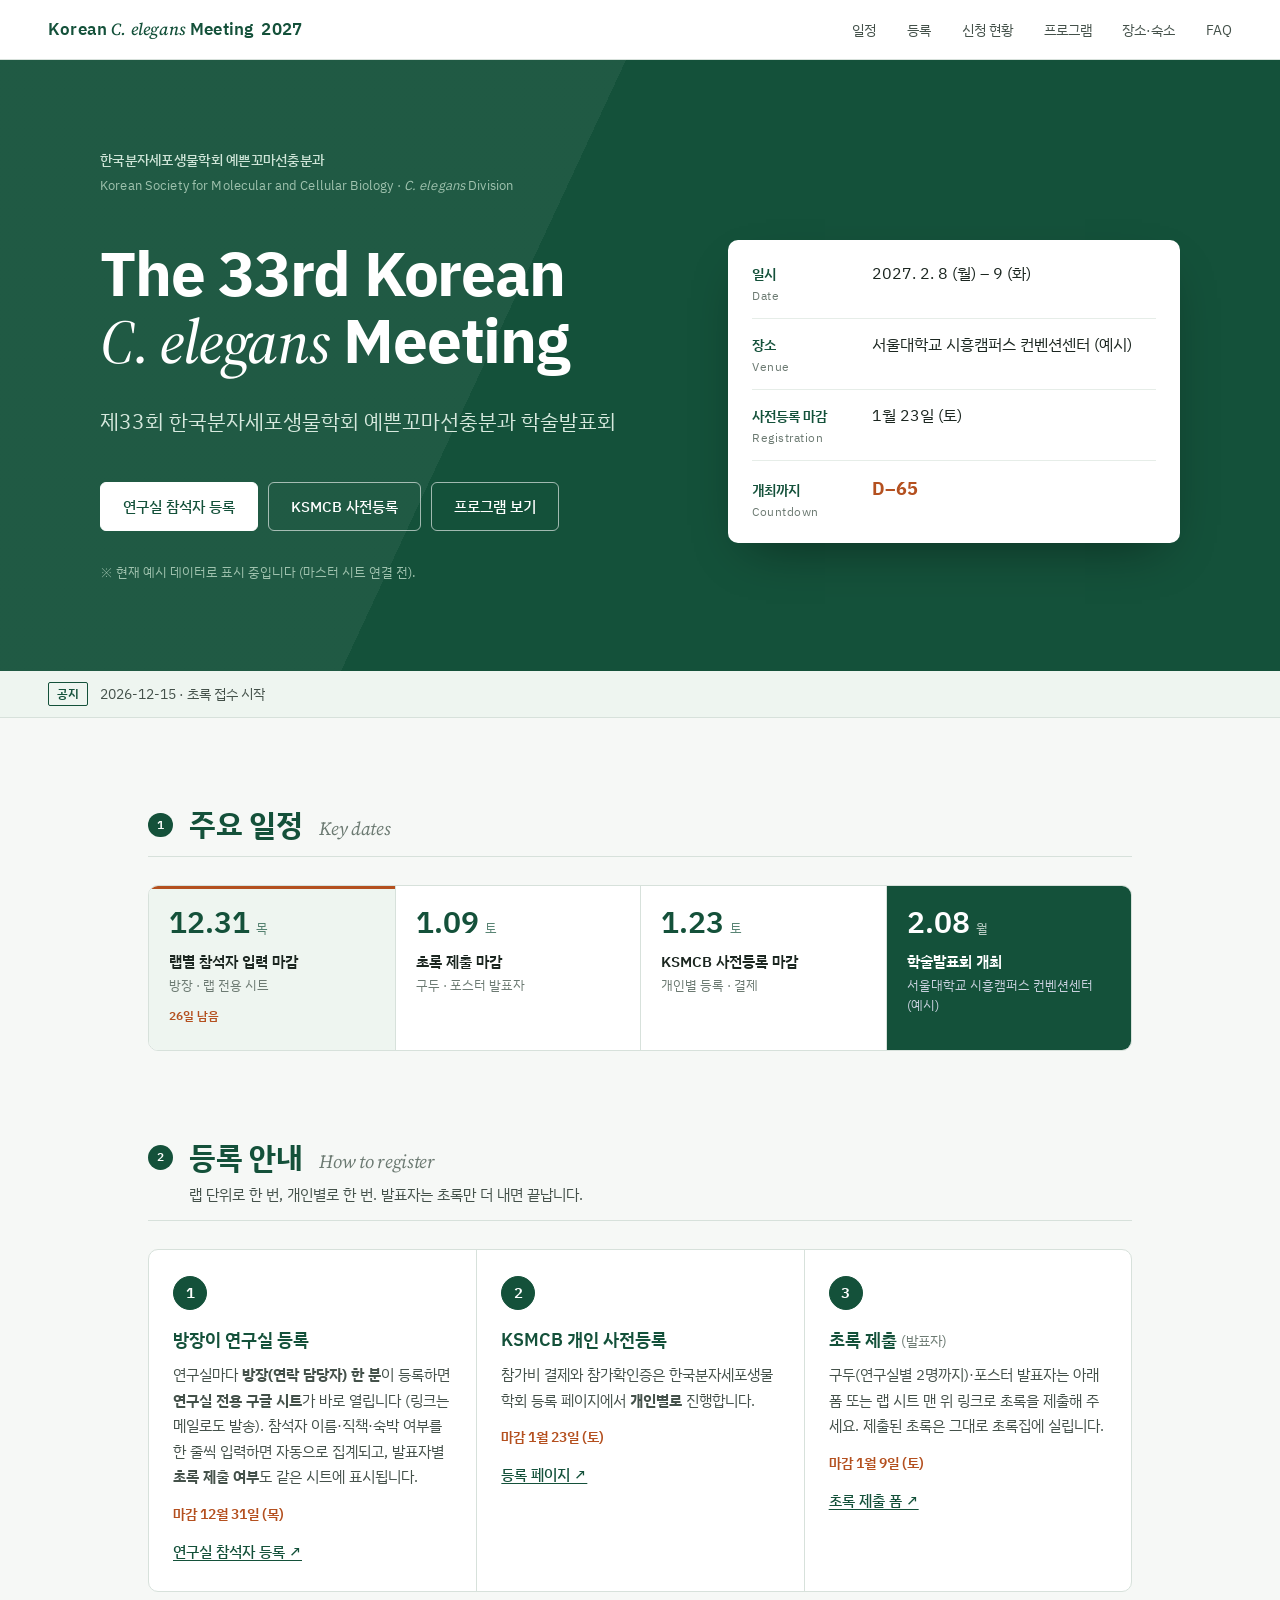
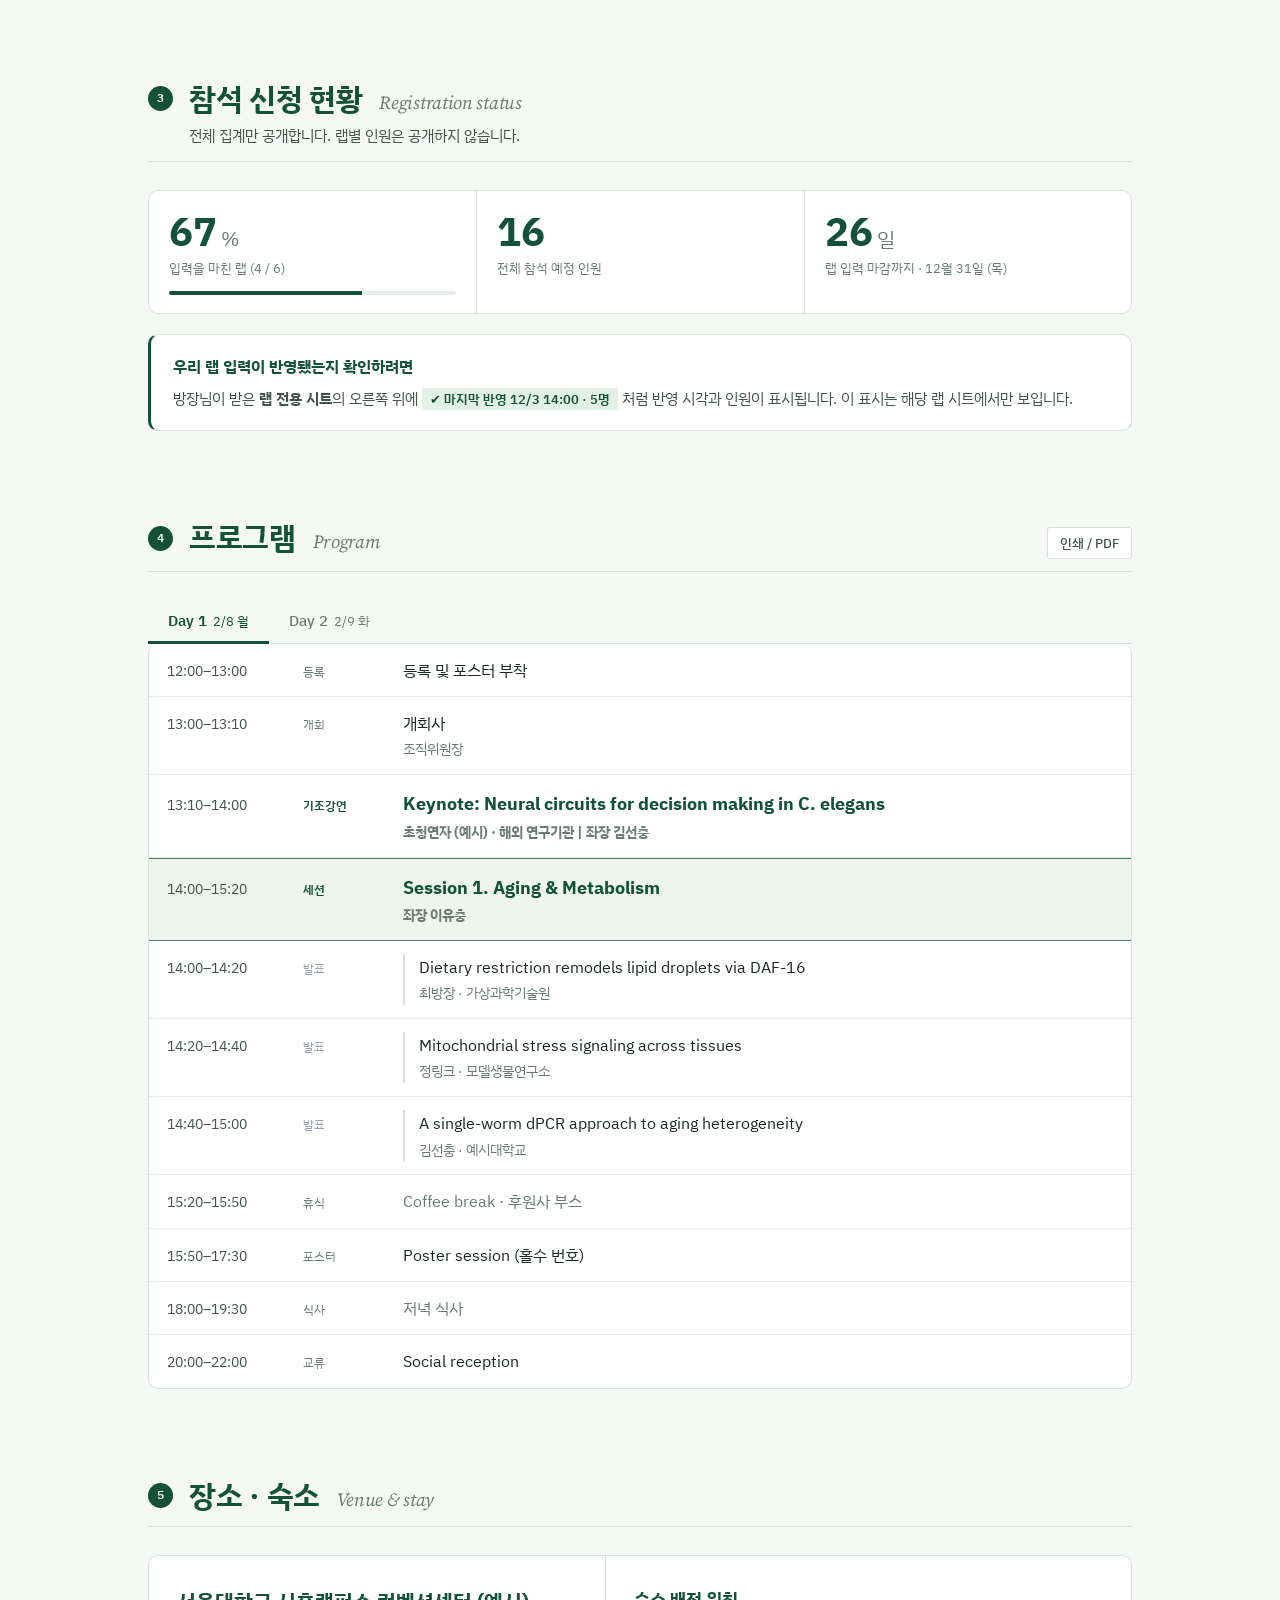
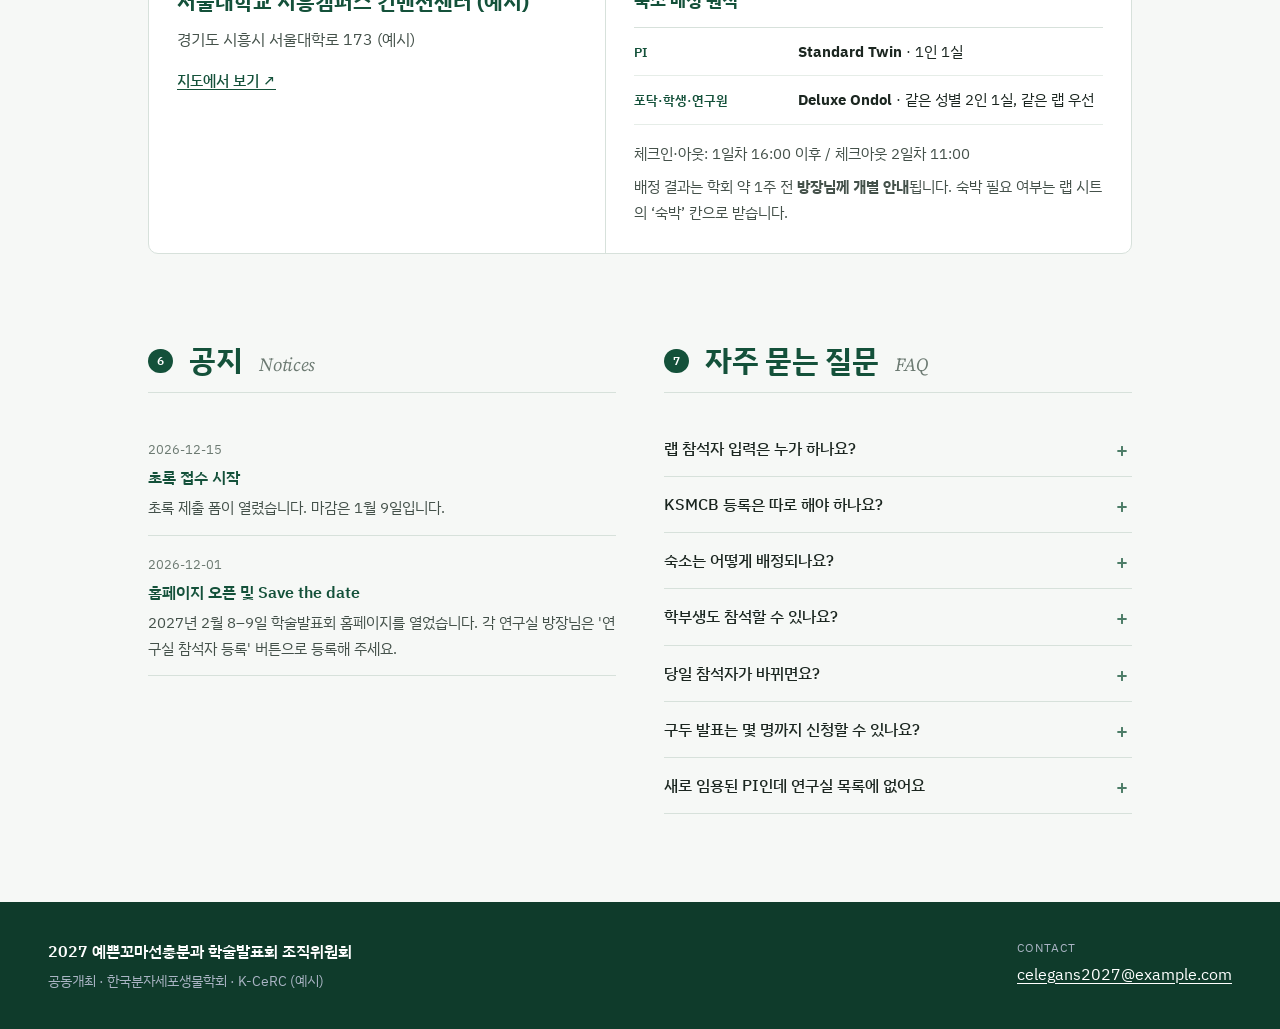
==== index.html @ d6dad6cf "Korean C. elegans Meeting 2027 homepage Co-Authored-By: Claude Opus 5.5 <noreply@anthropic.com>" ====
<!doctype html>
<html lang="ko">
<head>
  <meta charset="utf-8" />
  <meta name="viewport" content="width=device-width, initial-scale=1" />
  <title>Korean C. elegans Meeting 2027</title>
  <meta name="description" content="제33회 한국분자세포생물학회 예쁜꼬마선충분과 학술발표회 — 등록, 프로그램, 숙소 안내" />
  <link rel="icon" href="data:image/svg+xml,%3Csvg xmlns='http://www.w3.org/2000/svg' viewBox='0 0 32 32'%3E%3Crect width='32' height='32' rx='7' fill='%2314513a'/%3E%3Cpath d='M7 20c3-6 6 2 9-4s6 2 9-4' fill='none' stroke='%23fff' stroke-width='3' stroke-linecap='round'/%3E%3C/svg%3E" />
  <link rel="preconnect" href="https://fonts.googleapis.com" />
  <link rel="preconnect" href="https://fonts.gstatic.com" crossorigin />
  <link href="https://fonts.googleapis.com/css2?family=Source+Serif+4:ital,opsz,wght@0,8..60,400..600;1,8..60,400..600&family=IBM+Plex+Sans+KR:wght@400;500;600;700&display=swap" rel="stylesheet" />
  <link rel="stylesheet" href="styles.css" />
</head>
<body>
  <a class="skip" href="#main">본문 바로가기</a>

  <header class="nav" id="nav">
    <a class="brand" href="#top">Korean <i>C. elegans</i> Meeting <b>2027</b></a>
    <button class="nav-toggle" aria-label="메뉴 열기" aria-expanded="false" id="navToggle"><span></span><span></span></button>
    <nav class="nav-links" id="navLinks">
      <a href="#dates">일정</a>
      <a href="#register">등록</a>
      <a href="#labs">신청 현황</a>
      <a href="#program">프로그램</a>
      <a href="#venue">장소·숙소</a>
      <a href="#faq">FAQ</a>
    </nav>
  </header>

  <section class="hero" id="top">
    <div class="hero-inner">
      <p class="hero-org">
        한국분자세포생물학회 예쁜꼬마선충분과
        <span>Korean Society for Molecular and Cellular Biology · <i>C. elegans</i> Division</span>
      </p>
      <h1 class="hero-title" data-bind-html="title_en_html">The 33rd Korean <i>C. elegans</i> Meeting</h1>
      <p class="hero-ko" data-bind="title_ko"></p>

      <table class="hero-meta">
        <tbody>
          <tr><th scope="row">일시<span>Date</span></th><td data-bind="date_range"></td></tr>
          <tr><th scope="row">장소<span>Venue</span></th><td data-bind="venue"></td></tr>
          <tr><th scope="row">사전등록 마감<span>Registration</span></th><td><span data-bind="deadline_register_fmt"></span></td></tr>
          <tr><th scope="row">개최까지<span>Countdown</span></th><td id="dday">D–</td></tr>
        </tbody>
      </table>

      <div class="hero-cta">
        <a class="btn btn-primary" href="#register" data-href="lab_register_url" target="_blank" rel="noopener">연구실 참석자 등록</a>
        <a class="btn btn-outline" data-href="register_url" target="_blank" rel="noopener">KSMCB 사전등록</a>
        <a class="btn btn-outline" href="#program">프로그램 보기</a>
      </div>
      <p class="data-note" id="dataBadge"></p>
    </div>
  </section>

  <div class="ticker" id="ticker" hidden>
    <span class="ticker-tag">공지</span>
    <a href="#notices" class="ticker-text" id="tickerText"></a>
  </div>

  <main id="main">
    <!-- 01 일정 -->
    <section class="section" id="dates">
      <header class="sec-head">
        <span class="sec-no">1</span>
        <h2>주요 일정 <em>Key dates</em></h2>
      </header>
      <ol class="timeline" id="timeline"></ol>
    </section>

    <!-- 02 등록 -->
    <section class="section" id="register">
      <header class="sec-head">
        <span class="sec-no">2</span>
        <h2>등록 안내 <em>How to register</em></h2>
        <p class="sec-lede">랩 단위로 한 번, 개인별로 한 번. 발표자는 초록만 더 내면 끝납니다.</p>
      </header>
      <div class="steps">
        <article class="step">
          <span class="step-n">1</span>
          <h3>방장이 연구실 등록</h3>
          <p>연구실마다 <b>방장(연락 담당자) 한 분</b>이 등록하면 <b>연구실 전용 구글 시트</b>가 바로 열립니다 (링크는 메일로도 발송). 참석자 이름·직책·숙박 여부를 한 줄씩 입력하면 자동으로 집계되고, 발표자별 <b>초록 제출 여부</b>도 같은 시트에 표시됩니다.</p>
          <p class="step-due">마감 <span data-bind="deadline_lab_fmt"></span></p>
          <a class="link-arrow" href="#register" data-href="lab_register_url" target="_blank" rel="noopener">연구실 참석자 등록 ↗</a>
        </article>
        <article class="step">
          <span class="step-n">2</span>
          <h3>KSMCB 개인 사전등록</h3>
          <p>참가비 결제와 참가확인증은 한국분자세포생물학회 등록 페이지에서 <b>개인별로</b> 진행합니다.</p>
          <p class="step-due">마감 <span data-bind="deadline_register_fmt"></span></p>
          <a class="link-arrow" data-href="register_url" target="_blank" rel="noopener">등록 페이지 ↗</a>
        </article>
        <article class="step">
          <span class="step-n">3</span>
          <h3>초록 제출 <small>(발표자)</small></h3>
          <p>구두(연구실별 2명까지)·포스터 발표자는 아래 폼 또는 랩 시트 맨 위 링크로 초록을 제출해 주세요. 제출된 초록은 그대로 초록집에 실립니다.</p>
          <p class="step-due">마감 <span data-bind="deadline_abstract_fmt"></span></p>
          <a class="link-arrow" data-href="abstract_url" target="_blank" rel="noopener">초록 제출 폼 ↗</a>
        </article>
      </div>
    </section>

    <!-- 03 참석 신청 현황 (전체 집계만 공개) -->
    <section class="section" id="labs">
      <header class="sec-head">
        <span class="sec-no">3</span>
        <h2>참석 신청 현황 <em>Registration status</em></h2>
        <p class="sec-lede">전체 집계만 공개합니다. 랩별 인원은 공개하지 않습니다.</p>
      </header>
      <div class="stats" id="labStats"></div>
      <div class="check-note">
        <h3>우리 랩 입력이 반영됐는지 확인하려면</h3>
        <p>방장님이 받은 <b>랩 전용 시트</b>의 오른쪽 위에 <span class="receipt">✔ 마지막 반영 12/3 14:00 · 5명</span> 처럼 반영 시각과 인원이 표시됩니다. 이 표시는 해당 랩 시트에서만 보입니다.</p>
      </div>
    </section>

    <!-- 04 프로그램 -->
    <section class="section" id="program">
      <header class="sec-head">
        <span class="sec-no">4</span>
        <h2>프로그램 <em>Program</em></h2>
        <div class="sec-tools">
          <a class="btn-small" data-href="abstract_book_url" target="_blank" rel="noopener" hidden>초록집 PDF ↗</a>
          <button class="btn-small" onclick="window.print()">인쇄 / PDF</button>
        </div>
      </header>
      <div class="day-tabs" id="dayTabs" role="tablist"></div>
      <div class="program" id="programList"></div>
    </section>

    <!-- 05 장소 숙소 -->
    <section class="section" id="venue">
      <header class="sec-head">
        <span class="sec-no">5</span>
        <h2>장소 · 숙소 <em>Venue &amp; stay</em></h2>
      </header>
      <div class="venue-grid">
        <article class="plate">
          <h3 data-bind="venue"></h3>
          <p data-bind="venue_address"></p>
          <a class="link-arrow" data-href="map_url" target="_blank" rel="noopener">지도에서 보기 ↗</a>
        </article>
        <article class="stay">
          <h3>숙소 배정 원칙</h3>
          <ul class="rooms">
            <li><span class="room-tag">PI</span><div><b>Standard Twin</b> · 1인 1실</div></li>
            <li><span class="room-tag">포닥·학생·연구원</span><div><b>Deluxe Ondol</b> · 같은 성별 2인 1실, 같은 랩 우선</div></li>
          </ul>
          <p class="muted">체크인·아웃: <span data-bind="checkin"></span></p>
          <p class="muted">배정 결과는 학회 약 1주 전 <b>방장님께 개별 안내</b>됩니다. 숙박 필요 여부는 랩 시트의 ‘숙박’ 칸으로 받습니다.</p>
        </article>
      </div>
    </section>

    <!-- 06 공지 · FAQ -->
    <section class="section two-col" id="faq">
      <div id="notices">
        <header class="sec-head">
          <span class="sec-no">6</span>
          <h2>공지 <em>Notices</em></h2>
        </header>
        <ul class="notices" id="noticeList"></ul>
      </div>
      <div>
        <header class="sec-head">
          <span class="sec-no">7</span>
          <h2>자주 묻는 질문 <em>FAQ</em></h2>
        </header>
        <div class="faq" id="faqList"></div>
      </div>
    </section>
  </main>

  <footer class="footer">
    <div>
      <p class="foot-title" data-bind="organizer"></p>
      <p class="muted-dark">공동개최 · <span data-bind="cohosts"></span></p>
    </div>
    <div class="foot-contact">
      <span class="mono">Contact</span>
      <a data-href="contact_email" data-mailto id="mail"></a>
    </div>
  </footer>

  <script src="config.js"></script>
  <script src="sample-data.js"></script>
  <script src="app.js"></script>
</body>
</html>
---- styles.css ----
/* ============================================================
   KCeM 2027 — 최종 디자인: "Academic Green" (시안 B)
   짙은 녹색 히어로 + 일시·장소 카드, 산세리프 제목, 애니메이션 없음.
   색은 아래 변수만 바꾸면 전체에 반영됩니다. (--navy = 주 색상)
   ============================================================ */
:root {
  --navy: #14513a;        /* 주 색상 (녹색) */
  --navy-2: #1d6b4d;
  --navy-3: #4d7d68;
  --ink: #1b2620;
  --ink-2: #44514a;
  --muted: #6c7a72;
  --rule: #d7e1db;
  --rule-2: #e6ede8;
  --tint: #eef5f0;
  --paper: #ffffff;
  --page: #f6f8f6;
  --accent: #b4501f;      /* 마감일·D-day 등 아주 제한적으로만 */
  --ok: #14513a;
  --ok-bg: #e3f0e8;
  --no: #8a1c2b;
  --no-bg: #f5e7e9;

  --f-serif: "IBM Plex Sans KR", system-ui, sans-serif;     /* 제목 */
  --f-serif-ko: "IBM Plex Sans KR", system-ui, sans-serif;  /* 한글 제목 */
  --f-italic: "Source Serif 4", serif;                      /* C. elegans 이탤릭 */
  --f-body: "IBM Plex Sans KR", system-ui, sans-serif;

  --gutter: clamp(16px, 4vw, 48px);
  --max: 1080px;
}

* { box-sizing: border-box; }
html { scroll-behavior: smooth; scroll-padding-top: 76px; }
body {
  margin: 0;
  background: var(--page);
  color: var(--ink);
  font-family: var(--f-body);
  font-size: 16px;
  line-height: 1.7;
  -webkit-font-smoothing: antialiased;
  overflow-x: hidden;
}
a { color: inherit; }
.skip { position: absolute; left: -999px; }
.skip:focus { left: 16px; top: 16px; z-index: 100; background: var(--navy); color: #fff; padding: 8px 12px; }

/* ---------------- nav ---------------- */
.nav {
  position: sticky; top: 0; z-index: 50;
  display: flex; align-items: center; justify-content: space-between;
  padding: 0 var(--gutter);
  height: 60px;
  background: var(--navy);
  color: #fff;
}
.brand { font-family: var(--f-serif); font-size: 17px; text-decoration: none; letter-spacing: .01em; white-space: nowrap; }
.brand b { font-weight: 600; margin-left: 4px; }
.nav-links { display: flex; gap: clamp(16px, 2.4vw, 32px); height: 100%; }
.nav-links a { text-decoration: none; font-size: 14px; color: #c9d1de; display: flex; align-items: center; border-bottom: 2px solid transparent; padding-top: 2px; }
.nav-links a:hover { color: #fff; border-bottom-color: #fff; }
.nav-toggle { display: none; background: none; border: 0; width: 36px; height: 36px; padding: 8px; cursor: pointer; color: #fff; }
.nav-toggle span { display: block; height: 1.5px; background: currentColor; margin: 6px 0; }

/* ---------------- hero (표지) ---------------- */
.hero {
  background: var(--paper);
  border-bottom: 1px solid var(--rule);
  padding: clamp(48px, 8vw, 96px) var(--gutter) clamp(44px, 7vw, 80px);
}
.hero-inner {
  max-width: var(--max);
  margin: 0 auto;
  border-top: 3px double var(--navy);
  padding-top: clamp(28px, 4vw, 40px);
}
.hero-org {
  margin: 0 0 clamp(28px, 4vw, 44px);
  font-family: var(--f-serif-ko);
  font-size: 15px;
  font-weight: 600;
  color: var(--navy);
  letter-spacing: .02em;
}
.hero-org span {
  display: block;
  font-family: var(--f-serif);
  font-weight: 400;
  font-size: 14px;
  color: var(--muted);
  letter-spacing: .01em;
  margin-top: 2px;
}
.hero-title {
  font-family: var(--f-serif);
  font-weight: 600;
  font-size: clamp(36px, 6vw, 68px);
  line-height: 1.08;
  letter-spacing: -.015em;
  color: var(--navy);
  margin: 0;
  max-width: 16ch;
}
.hero-title i, .brand i, .hero-org i { font-style: italic; white-space: nowrap; }
.hero-title i { font-weight: 500; }
.hero-ko {
  font-family: var(--f-serif-ko);
  font-weight: 400;
  font-size: clamp(17px, 2vw, 21px);
  color: var(--ink-2);
  margin: 18px 0 0;
  max-width: 34em;
  line-height: 1.55;
}
.hero-meta {
  margin-top: clamp(32px, 4vw, 44px);
  border-collapse: collapse;
  width: 100%;
  max-width: 640px;
  border-top: 1px solid var(--navy);
  border-bottom: 1px solid var(--navy);
}
.hero-meta th, .hero-meta td { padding: 12px 0; border-bottom: 1px solid var(--rule-2); text-align: left; vertical-align: baseline; }
.hero-meta tr:last-child th, .hero-meta tr:last-child td { border-bottom: 0; }
.hero-meta th { width: 160px; font-weight: 600; font-size: 14px; color: var(--navy); padding-right: 16px; }
.hero-meta th span { display: block; font-weight: 400; font-size: 12px; color: var(--muted); letter-spacing: .04em; }
.hero-meta td { font-size: 16px; }
#dday { font-family: var(--f-serif); font-size: 18px; font-weight: 600; color: var(--navy); font-variant-numeric: tabular-nums; }
.hero-cta { display: flex; flex-wrap: wrap; gap: 10px; margin-top: 28px; }
.btn { display: inline-flex; align-items: center; padding: 11px 22px; border-radius: 3px; font-size: 15px; font-weight: 500; text-decoration: none; border: 1px solid var(--navy); }
.btn-primary { background: var(--navy); color: #fff; }
.btn-primary:hover { background: var(--navy-2); }
.btn-outline { color: var(--navy); background: transparent; }
.btn-outline:hover { background: var(--tint); }
.data-note { margin: 18px 0 0; font-size: 13px; color: var(--muted); }
.data-note:empty { display: none; }

/* ---------------- ticker → 공지 한 줄 ---------------- */
.ticker { display: flex; align-items: center; gap: 12px; padding: 11px var(--gutter); background: var(--tint); border-bottom: 1px solid var(--rule); font-size: 14px; }
.ticker-tag { font-size: 12px; font-weight: 600; color: var(--navy); border: 1px solid var(--navy); padding: 1px 8px; border-radius: 2px; flex: none; }
.ticker-text { text-decoration: none; white-space: nowrap; overflow: hidden; text-overflow: ellipsis; color: var(--ink-2); }
.ticker-text:hover { text-decoration: underline; }

/* ---------------- sections ---------------- */
.section { max-width: var(--max); margin: 0 auto; padding: clamp(56px, 7vw, 88px) var(--gutter) 0; }
.section:last-of-type { padding-bottom: clamp(56px, 7vw, 88px); }
.sec-head {
  display: grid; grid-template-columns: auto 1fr auto; align-items: baseline; gap: 4px 16px;
  margin-bottom: 28px; padding-bottom: 12px; border-bottom: 2px solid var(--navy);
}
.sec-no { font-family: var(--f-serif); font-size: 15px; color: var(--muted); }
.sec-head h2 { font-family: var(--f-serif-ko); font-weight: 700; font-size: clamp(24px, 3vw, 30px); line-height: 1.25; margin: 0; color: var(--navy); }
.sec-head h2 em { font-family: var(--f-serif); font-style: italic; font-weight: 400; color: var(--muted); font-size: .62em; margin-left: 10px; }
.sec-lede { grid-column: 2 / -1; margin: 2px 0 0; color: var(--ink-2); font-size: 15px; }
.btn-small { font: 500 13px var(--f-body); background: var(--paper); border: 1px solid var(--rule); border-radius: 3px; padding: 6px 12px; cursor: pointer; color: var(--ink-2); }
.btn-small:hover { border-color: var(--navy); color: var(--navy); }
a.btn-small { text-decoration: none; }
.sec-tools { display: flex; gap: 8px; flex-wrap: wrap; }

/* timeline → 일정표 */
.timeline { list-style: none; margin: 0; padding: 0; display: grid; grid-template-columns: repeat(4, 1fr); border: 1px solid var(--rule); background: var(--paper); }
.tl { padding: 20px 20px 22px; position: relative; }
.tl + .tl { border-left: 1px solid var(--rule); }
.tl.past { color: var(--muted); }
.tl.past .tl-date { color: var(--muted); }
.tl.next { background: var(--tint); box-shadow: inset 0 3px 0 var(--navy); }
.tl.event { background: var(--navy); color: #fff; }
.tl.event .tl-date, .tl.event .tl-label { color: #fff; }
.tl.event .tl-sub { color: #c9d1de; }
.tl-date { font-family: var(--f-serif); font-size: clamp(24px, 2.6vw, 30px); font-weight: 600; line-height: 1.1; color: var(--navy); font-variant-numeric: tabular-nums; }
.tl-date small { font-family: var(--f-body); font-size: 13px; font-weight: 400; color: inherit; opacity: .7; margin-left: 6px; }
.tl-label { margin: 10px 0 2px; font-weight: 600; font-size: 15px; }
.tl-sub { font-size: 13px; color: var(--muted); line-height: 1.5; }
.tl-flag { display: inline-block; margin-top: 10px; font-size: 12px; font-weight: 600; color: var(--accent); }

/* steps */
.steps { display: grid; grid-template-columns: repeat(3, 1fr); border: 1px solid var(--rule); background: var(--paper); }
.step { padding: 26px 24px; }
.step + .step { border-left: 1px solid var(--rule); }
.step-n { display: inline-flex; align-items: center; justify-content: center; width: 34px; height: 34px; border: 1.5px solid var(--navy); border-radius: 50%; font-family: var(--f-serif); font-weight: 600; font-size: 17px; color: var(--navy); margin-bottom: 14px; }
.step h3 { margin: 0 0 8px; font-size: 18px; font-weight: 600; color: var(--navy); font-family: var(--f-serif-ko); }
.step h3 small { font-weight: 400; color: var(--muted); font-size: 14px; font-family: var(--f-body); }
.step p { margin: 0 0 12px; color: var(--ink-2); font-size: 15px; }
.step-due { font-size: 14px !important; font-weight: 600; color: var(--accent) !important; }
.link-arrow { font-weight: 500; font-size: 15px; color: var(--navy); text-decoration: underline; text-underline-offset: 3px; text-decoration-thickness: 1px; }
.link-arrow:hover { text-decoration-thickness: 2px; }

/* lab stats + table */
.stats { display: grid; grid-template-columns: repeat(3, 1fr); border: 1px solid var(--rule); background: var(--paper); margin-bottom: 20px; }
.stat { padding: 18px 20px; }
.stat + .stat { border-left: 1px solid var(--rule); }
.stat-v { font-family: var(--f-serif); font-size: clamp(30px, 4vw, 40px); font-weight: 600; line-height: 1.1; color: var(--navy); font-variant-numeric: tabular-nums; }
.stat-v small { font-size: .5em; font-weight: 400; color: var(--muted); margin-left: 4px; }
.stat-l { font-size: 13px; color: var(--muted); margin-top: 4px; }
.bar { height: 4px; background: var(--rule-2); margin-top: 12px; }
.bar i { display: block; height: 100%; background: var(--navy); width: 0; }
.check-note { border: 1px solid var(--rule); border-left: 3px solid var(--navy); background: var(--paper); padding: 18px 22px; }
.check-note h3 { margin: 0 0 6px; font-size: 16px; font-family: var(--f-serif-ko); color: var(--navy); }
.check-note p { margin: 0; color: var(--ink-2); font-size: 15px; }
.receipt { display: inline-block; font-size: 13px; font-weight: 600; color: var(--ok); background: var(--ok-bg); padding: 0 8px; border-radius: 2px; white-space: nowrap; }
.empty { padding: 24px; text-align: center; color: var(--muted); }

/* program */
.day-tabs { display: flex; gap: 0; margin-bottom: 0; border-bottom: 1px solid var(--rule); }
.day-tab { font: 500 15px var(--f-body); padding: 10px 20px; border: 0; border-bottom: 3px solid transparent; background: transparent; color: var(--muted); cursor: pointer; margin-bottom: -1px; }
.day-tab small { font-size: 13px; margin-left: 6px; font-weight: 400; }
.day-tab[aria-selected="true"] { color: var(--navy); border-bottom-color: var(--navy); font-weight: 600; }
.program { background: var(--paper); border: 1px solid var(--rule); border-top: 0; }
.p-row { display: grid; grid-template-columns: 120px 84px 1fr; gap: 16px; padding: 13px 18px; border-bottom: 1px solid var(--rule-2); align-items: baseline; }
.p-day .p-row:last-child { border-bottom: 0; }
.p-time { font-size: 14px; color: var(--ink-2); font-variant-numeric: tabular-nums; white-space: nowrap; }
.p-type { font-size: 12px; color: var(--muted); white-space: nowrap; }
.p-title { font-size: 15.5px; }
.p-who { display: block; font-size: 14px; color: var(--muted); margin-top: 1px; }
.p-row.t-session { background: var(--tint); border-top: 1px solid var(--navy-3); border-bottom: 1px solid var(--navy-3); }
.p-row.t-session .p-type { color: var(--navy); font-weight: 600; }
.p-row.t-session .p-title { font-family: var(--f-serif); font-weight: 600; font-size: 18px; color: var(--navy); }
.p-row.t-talk .p-title { padding-left: 14px; border-left: 2px solid var(--rule); }
.p-row.t-talk .p-type { color: #9aa1ad; }
.p-row.t-keynote .p-type { color: var(--navy); font-weight: 600; }
.p-row.t-keynote .p-title { font-family: var(--f-serif); font-size: 18px; font-weight: 600; color: var(--navy); }
.p-row.t-break .p-title, .p-row.t-meal .p-title { color: var(--muted); }
.p-row.now { box-shadow: inset 3px 0 0 var(--accent); }
.p-row.now .p-time::after { content: " · 진행 중"; color: var(--accent); font-size: 12px; font-weight: 600; }

/* venue */
.venue-grid { display: grid; grid-template-columns: 1fr 1.15fr; border: 1px solid var(--rule); background: var(--paper); }
.plate { padding: 28px; border-right: 1px solid var(--rule); }
.plate h3 { font-family: var(--f-serif-ko); font-size: 21px; color: var(--navy); margin: 0 0 6px; }
.plate p { margin: 0 0 14px; color: var(--ink-2); }
.stay { padding: 28px; }
.stay h3 { margin: 0 0 12px; font-size: 18px; font-family: var(--f-serif-ko); color: var(--navy); }
.rooms { list-style: none; margin: 0 0 16px; padding: 0; border-top: 1px solid var(--rule); }
.rooms li { display: grid; grid-template-columns: 150px 1fr; gap: 14px; align-items: baseline; padding: 11px 0; border-bottom: 1px solid var(--rule-2); font-size: 15px; }
.room-tag { font-size: 13px; font-weight: 600; color: var(--navy); }
.muted { color: var(--ink-2); font-size: 15px; margin: 8px 0 0; }

/* notices + faq */
.two-col { display: grid; grid-template-columns: 1fr 1fr; gap: 48px; }
.two-col .sec-head { grid-template-columns: auto 1fr; }
.notices { list-style: none; margin: 0; padding: 0; }
.notices li { padding: 14px 0; border-bottom: 1px solid var(--rule); }
.notices time { font-size: 13px; color: var(--muted); font-variant-numeric: tabular-nums; }
.notices h3 { margin: 2px 0 4px; font-size: 16px; font-weight: 600; color: var(--navy); }
.notices p { margin: 0; color: var(--ink-2); font-size: 15px; }
.faq details { border-bottom: 1px solid var(--rule); }
.faq summary { cursor: pointer; list-style: none; padding: 14px 28px 14px 0; font-weight: 500; position: relative; color: var(--ink); }
.faq summary::-webkit-details-marker { display: none; }
.faq summary::after { content: "+"; position: absolute; right: 4px; top: 12px; font-size: 20px; color: var(--navy-3); }
.faq details[open] summary::after { content: "−"; }
.faq details p { margin: 0 0 14px; color: var(--ink-2); font-size: 15px; }

/* footer */
.footer { background: var(--navy); color: #fff; padding: 36px var(--gutter); display: flex; flex-wrap: wrap; justify-content: space-between; gap: 20px; }
.foot-title { font-family: var(--f-serif-ko); font-size: 16px; font-weight: 600; margin: 0 0 4px; }
.muted-dark { color: #aab4c4; margin: 0; font-size: 14px; }
.foot-contact { display: flex; flex-direction: column; gap: 2px; }
.foot-contact .mono { color: #aab4c4; font-size: 12px; letter-spacing: .08em; text-transform: uppercase; }
.foot-contact a { font-size: 16px; text-decoration: underline; text-underline-offset: 3px; }

/* ---------------- responsive ---------------- */
@media (max-width: 900px) {
  .steps, .venue-grid, .two-col { grid-template-columns: 1fr; }
  .two-col { gap: 48px; }
  .step + .step { border-left: 0; border-top: 1px solid var(--rule); }
  .plate { border-right: 0; border-bottom: 1px solid var(--rule); }
  .timeline { grid-template-columns: 1fr 1fr; }
  .tl:nth-child(3) { border-left: 0; }
  .tl:nth-child(n+3) { border-top: 1px solid var(--rule); }
}
@media (max-width: 720px) {
  .brand { font-size: 15px; }
  .nav-toggle { display: block; }
  .nav-links { position: absolute; top: 60px; left: 0; right: 0; height: auto; flex-direction: column; gap: 0; background: var(--navy); padding: 4px 0 10px; display: none; border-top: 1px solid var(--navy-2); }
  .nav-links a { padding: 12px var(--gutter); font-size: 16px; border-bottom: 0; }
  .nav.open .nav-links { display: flex; }
  .sec-head { grid-template-columns: auto 1fr; }
  .sec-head .sec-tools { grid-column: 1 / -1; justify-self: start; margin-top: 6px; }
  .sec-lede { grid-column: 1 / -1; }
  .hero-meta th { width: 112px; }
  .timeline { grid-template-columns: 1fr; }
  .tl + .tl { border-left: 0; border-top: 1px solid var(--rule); }
  .stats { grid-template-columns: 1fr; }
  .stat { padding: 14px 16px; }
  .stat + .stat { border-left: 0; border-top: 1px solid var(--rule); }
  .sec-head h2 em { display: none; }
  .p-row { grid-template-columns: 1fr auto; gap: 2px 12px; padding: 12px 14px; }
  .p-time { grid-column: 1; }
  .p-type { grid-column: 2; grid-row: 1; justify-self: end; }
  .p-title { grid-column: 1 / -1; }
  .rooms li { grid-template-columns: 1fr; gap: 2px; }
}

@media print {
  .nav, .hero, .ticker, #dates, #register, #labs, #venue, #faq, .footer, .day-tabs, .btn-small { display: none !important; }
  body { background: #fff; }
  .section { padding: 0 !important; }
  .p-row { break-inside: avoid; }
  .program .p-day[hidden] { display: block !important; }
  .p-day + .p-day { margin-top: 24px; }
}

/* ============================================================
   Academic Green 구성 요소 (nav · hero 카드 · 섹션 배지 등)
   ============================================================ */

/* nav: 흰 바 + 녹색 */
.nav { background: #fff; color: var(--navy); border-bottom: 1px solid var(--rule); }
.brand { font-weight: 600; }
.brand i { font-family: "Source Serif 4", serif; font-weight: 500; }
.nav-links a { color: var(--ink-2); }
.nav-links a:hover { color: var(--navy); border-bottom-color: var(--navy); }
.nav-toggle { color: var(--navy); }
@media (max-width: 720px) {
  .nav-links { background: #fff; border-top: 1px solid var(--rule); }
  .nav-links a { color: var(--ink); }
}

/* hero: 녹색 밴드 + 2단 */
.hero {
  background:
    linear-gradient(115deg, rgba(255,255,255,.05) 0 40%, transparent 40%),
    var(--navy);
  color: #fff;
  border-bottom: 0;
  padding-block: clamp(48px, 7vw, 88px);
}
.hero-inner {
  border-top: 0;
  padding-top: 0;
  display: grid;
  grid-template-columns: 1.25fr 1fr;
  grid-template-areas:
    "org   org"
    "title meta"
    "ko    meta"
    "cta   meta"
    "note  note";
  column-gap: clamp(32px, 5vw, 64px);
  align-items: start;
}
.hero-org { grid-area: org; color: #cfe5d8; font-weight: 500; font-size: 14px; }
.hero-org span { color: #9fc2ae; font-family: var(--f-body); font-size: 13px; }
.hero-title { grid-area: title; color: #fff; font-weight: 700; letter-spacing: -.02em; max-width: none; font-size: clamp(36px, 5.4vw, 62px); }
.hero-title i { font-family: "Source Serif 4", serif; font-weight: 500; }
.hero-ko { grid-area: ko; color: #d7e9de; }
.hero-cta { grid-area: cta; margin-top: 32px; }
.data-note { grid-area: note; color: #9fc2ae; }
.hero-meta {
  grid-area: meta;
  align-self: center;
  margin-top: 0;
  background: #fff;
  color: var(--ink);
  border: 0;
  border-collapse: separate;
  border-spacing: 0;
  border-radius: 10px;
  padding: 8px 24px;
  box-shadow: 0 20px 50px -20px rgba(0,0,0,.45);
  max-width: none;
}
.hero-meta th { color: var(--navy); width: 120px; }
#dday { color: var(--accent); font-family: var(--f-body); font-weight: 700; }
.btn { border-radius: 6px; }
.btn-primary { background: #fff; color: var(--navy); border-color: #fff; }
.btn-primary:hover { background: #e7f2ec; }
.btn-outline { color: #fff; border-color: rgba(255,255,255,.6); }
.btn-outline:hover { background: rgba(255,255,255,.1); }

@media (max-width: 900px) {
  .hero-inner { grid-template-columns: 1fr; grid-template-areas: "org" "title" "ko" "meta" "cta" "note"; }
  .hero-meta { margin-top: 28px; padding: 4px 18px; }
}

/* 섹션: 번호 배지, 굵은 산세리프 */
.sec-head { border-bottom: 1px solid var(--rule); }
.sec-no {
  font-family: var(--f-body); font-size: 12px; font-weight: 600; color: #fff;
  background: var(--navy); padding: 2px 9px; border-radius: 999px; align-self: center;
}
.sec-head h2 { font-weight: 700; letter-spacing: -.01em; }
.sec-head h2 em { font-family: "Source Serif 4", serif; }

.timeline, .steps, .stats, .venue-grid, .program, .check-note { border-radius: 10px; overflow: hidden; }
.tl.next { box-shadow: inset 0 3px 0 var(--accent); }
.step-n { background: var(--navy); color: #fff; border-color: var(--navy); font-family: var(--f-body); font-weight: 600; font-size: 15px; }
.stat-v { font-family: var(--f-body); font-weight: 700; }
.bar { border-radius: 2px; overflow: hidden; }
.day-tab[aria-selected="true"] { color: var(--navy); }
.p-row.t-session { background: var(--tint); border-color: var(--navy-3); }
.p-row.t-session .p-title, .p-row.t-keynote .p-title { font-family: var(--f-body); font-weight: 700; }
.footer { background: #0f3b2b; }
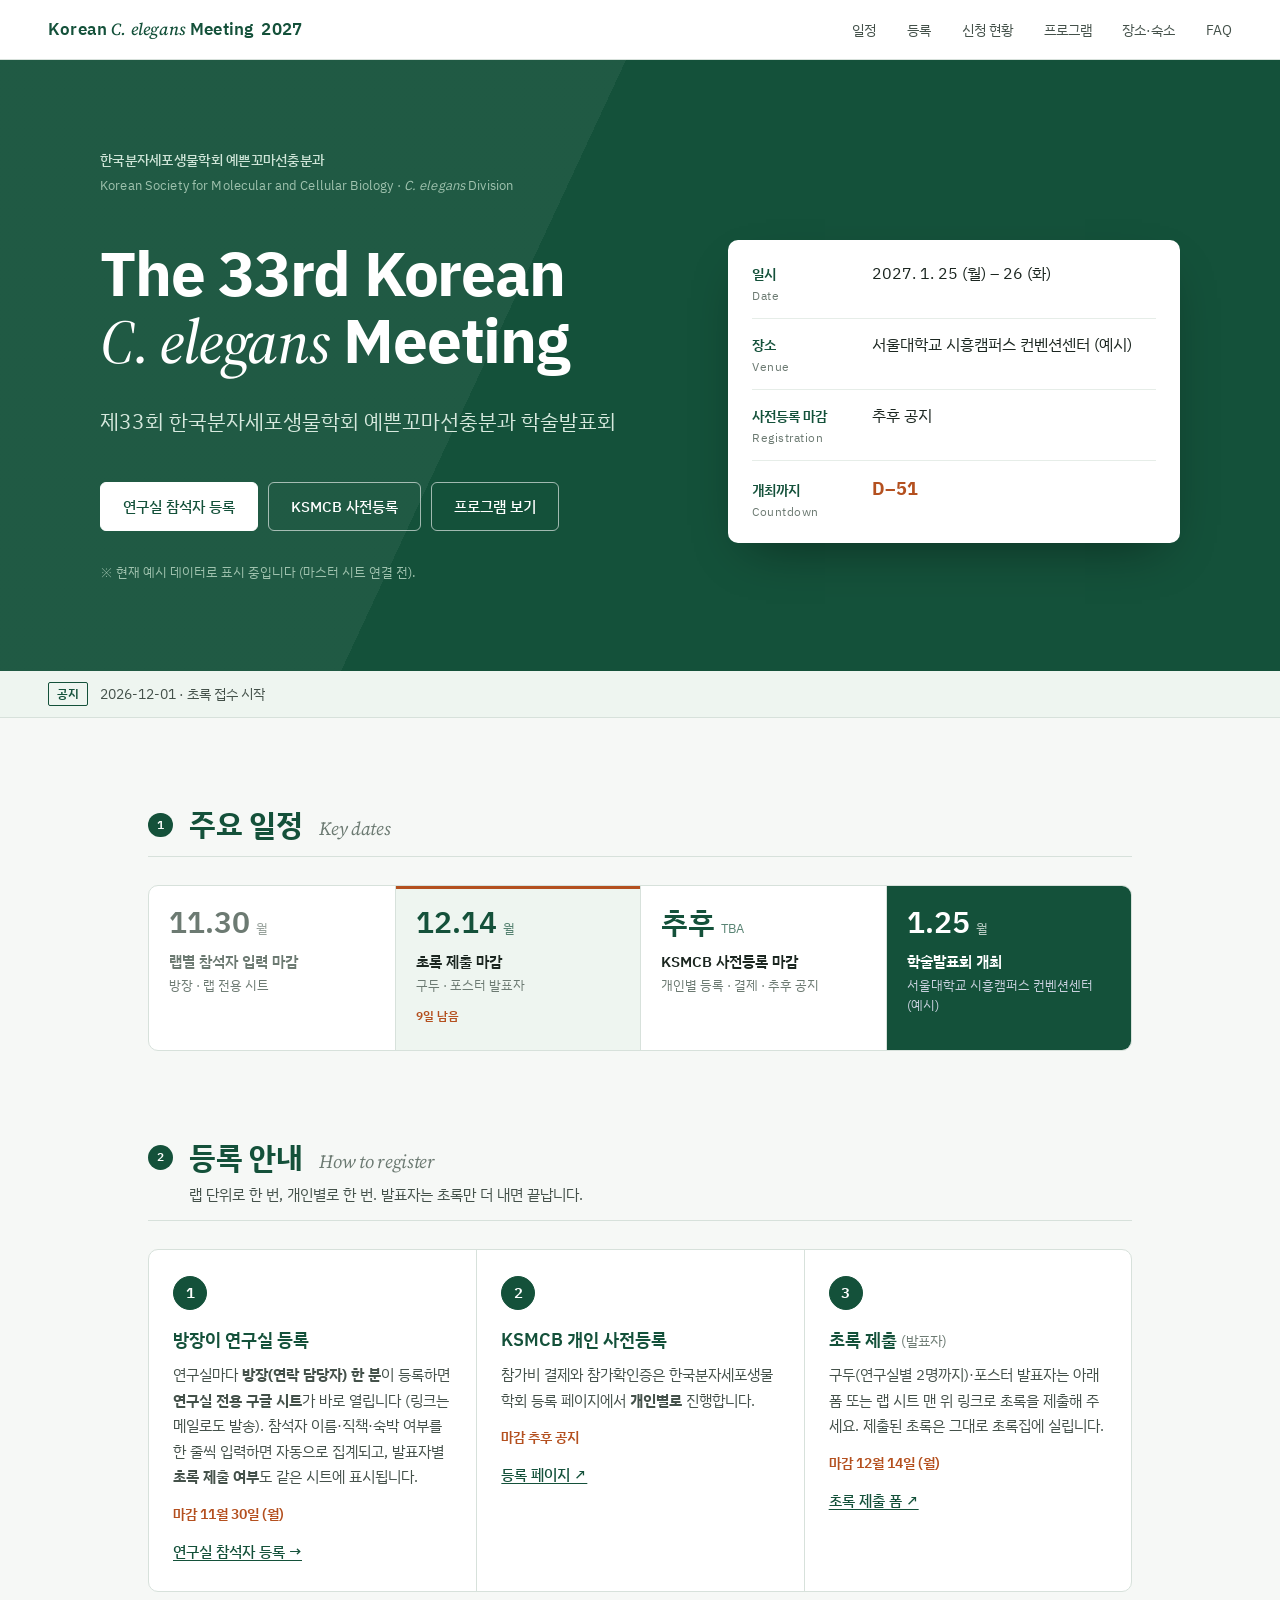
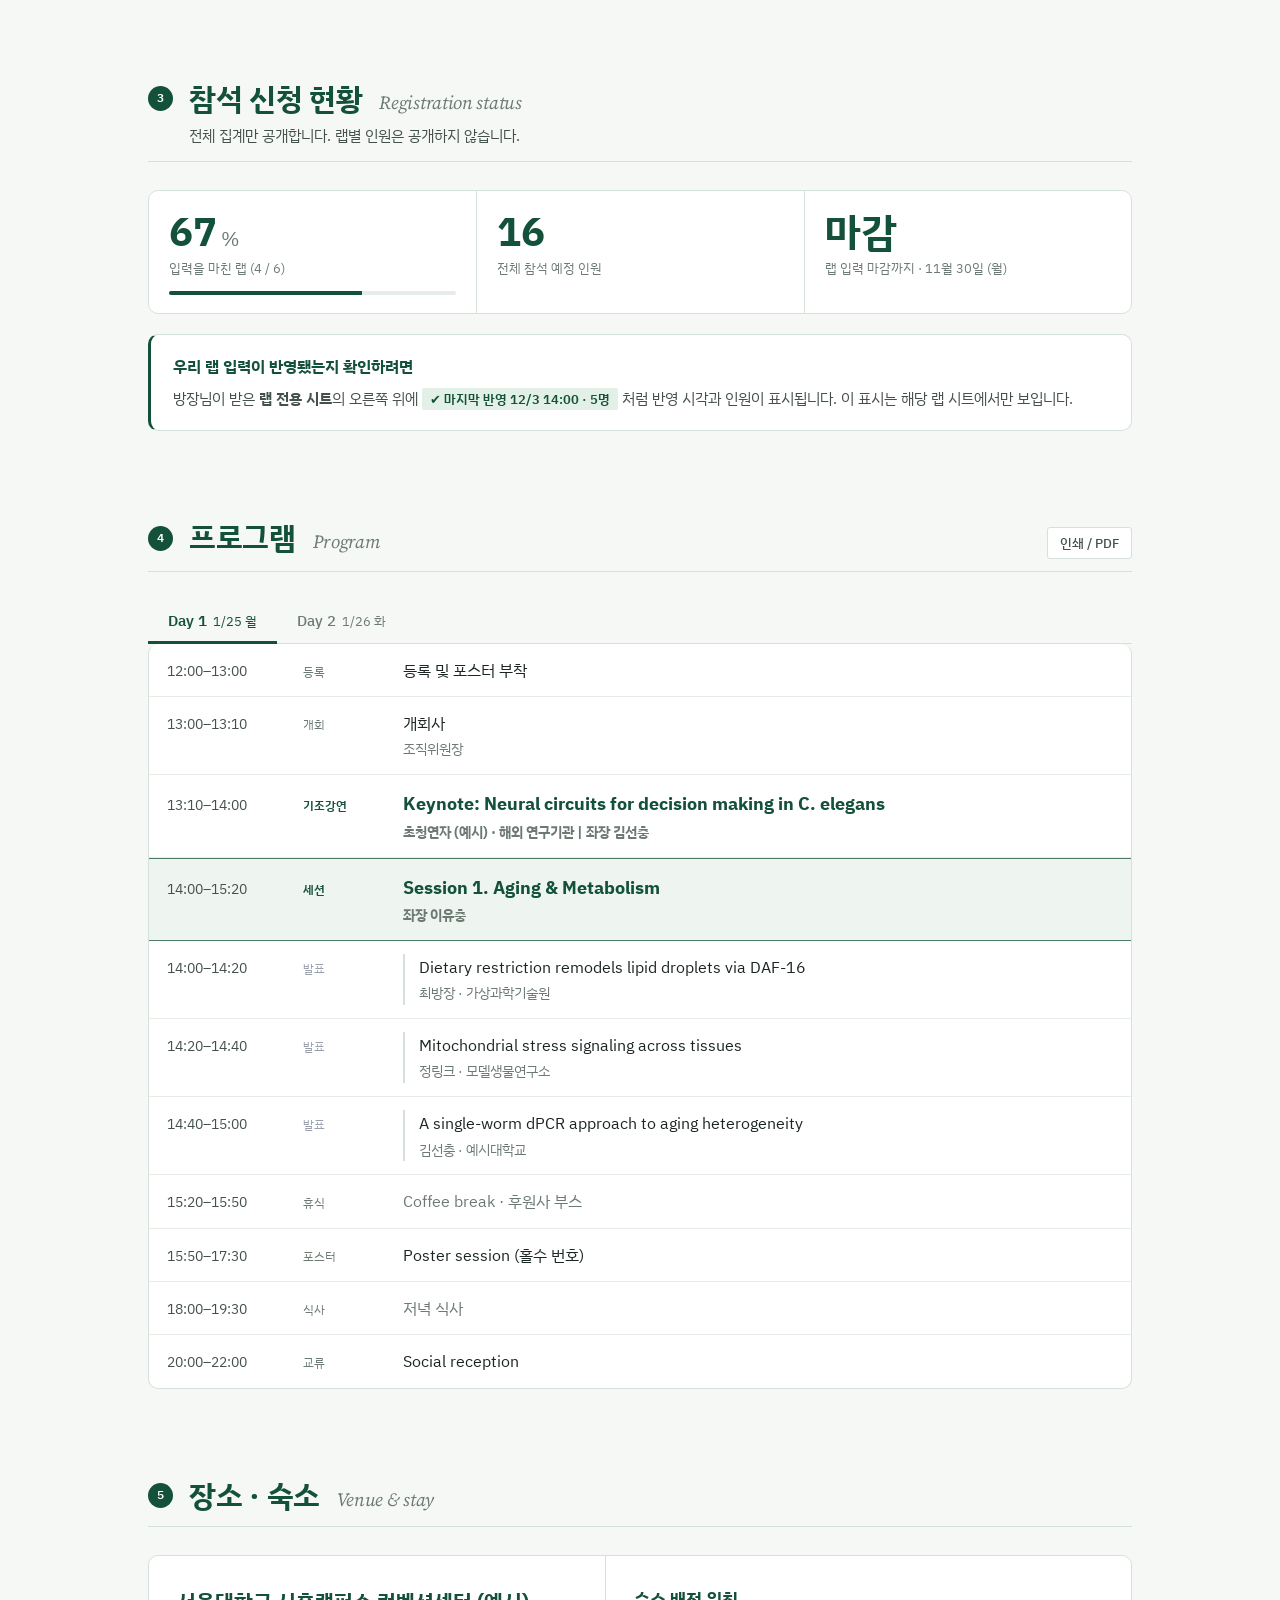
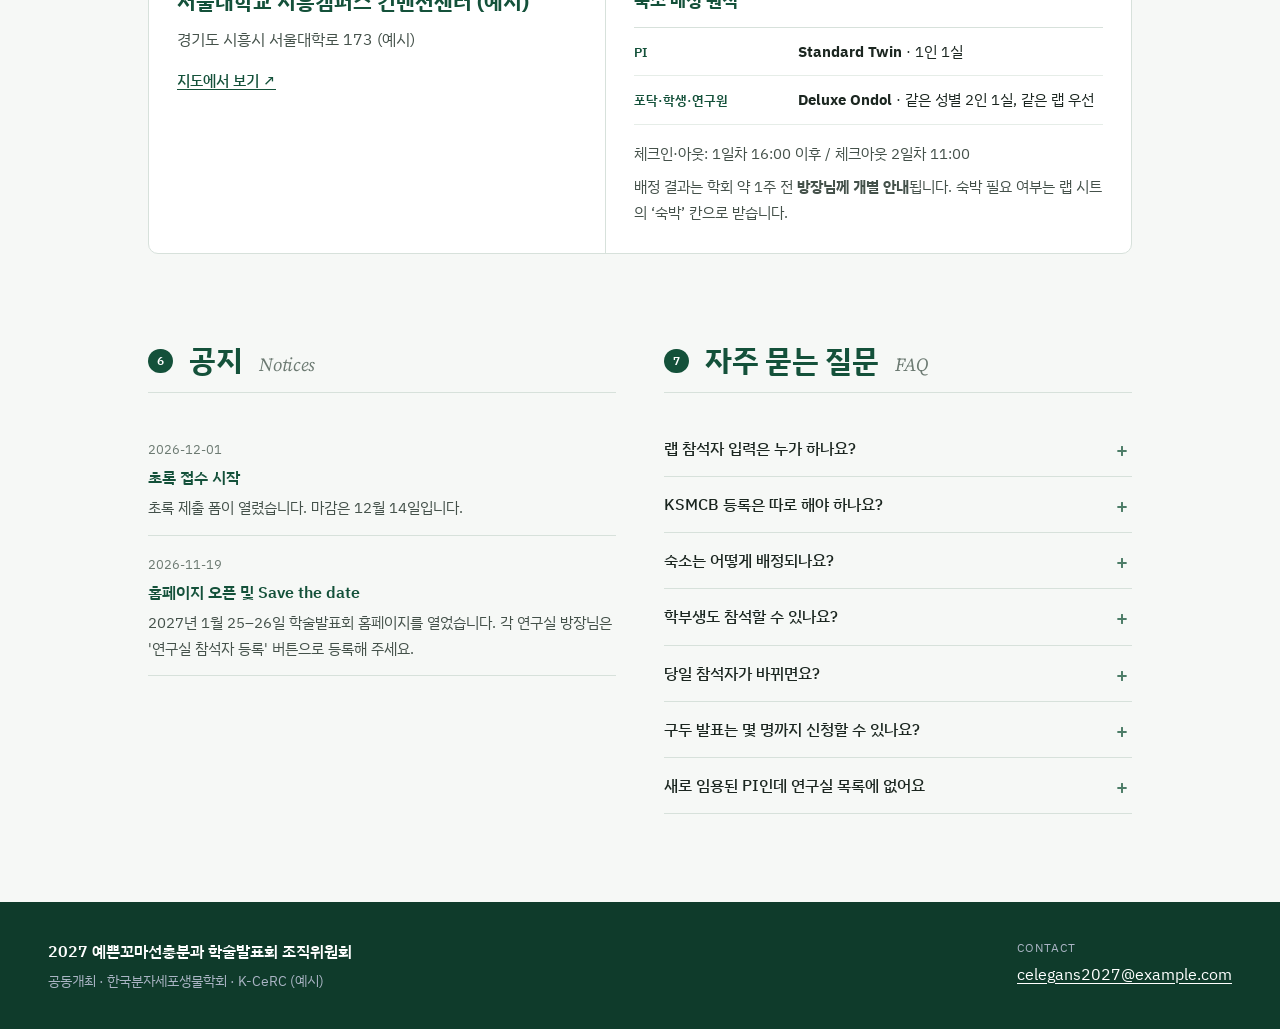
==== commit e54d3b07: "Move lab registration into the site; update dates (2027-01-25~26) Co-Authored-By: Claude Opus 5.5 <n" ====
--- a/index.html
+++ b/index.html
@@ -46,7 +46,7 @@
       </table>
 
       <div class="hero-cta">
-        <a class="btn btn-primary" href="#register" data-href="lab_register_url" target="_blank" rel="noopener">연구실 참석자 등록</a>
+        <a class="btn btn-primary" href="register.html">연구실 참석자 등록</a>
         <a class="btn btn-outline" data-href="register_url" target="_blank" rel="noopener">KSMCB 사전등록</a>
         <a class="btn btn-outline" href="#program">프로그램 보기</a>
       </div>
@@ -82,7 +82,7 @@
           <h3>방장이 연구실 등록</h3>
           <p>연구실마다 <b>방장(연락 담당자) 한 분</b>이 등록하면 <b>연구실 전용 구글 시트</b>가 바로 열립니다 (링크는 메일로도 발송). 참석자 이름·직책·숙박 여부를 한 줄씩 입력하면 자동으로 집계되고, 발표자별 <b>초록 제출 여부</b>도 같은 시트에 표시됩니다.</p>
           <p class="step-due">마감 <span data-bind="deadline_lab_fmt"></span></p>
-          <a class="link-arrow" href="#register" data-href="lab_register_url" target="_blank" rel="noopener">연구실 참석자 등록 ↗</a>
+          <a class="link-arrow" href="register.html">연구실 참석자 등록 →</a>
         </article>
         <article class="step">
           <span class="step-n">2</span>
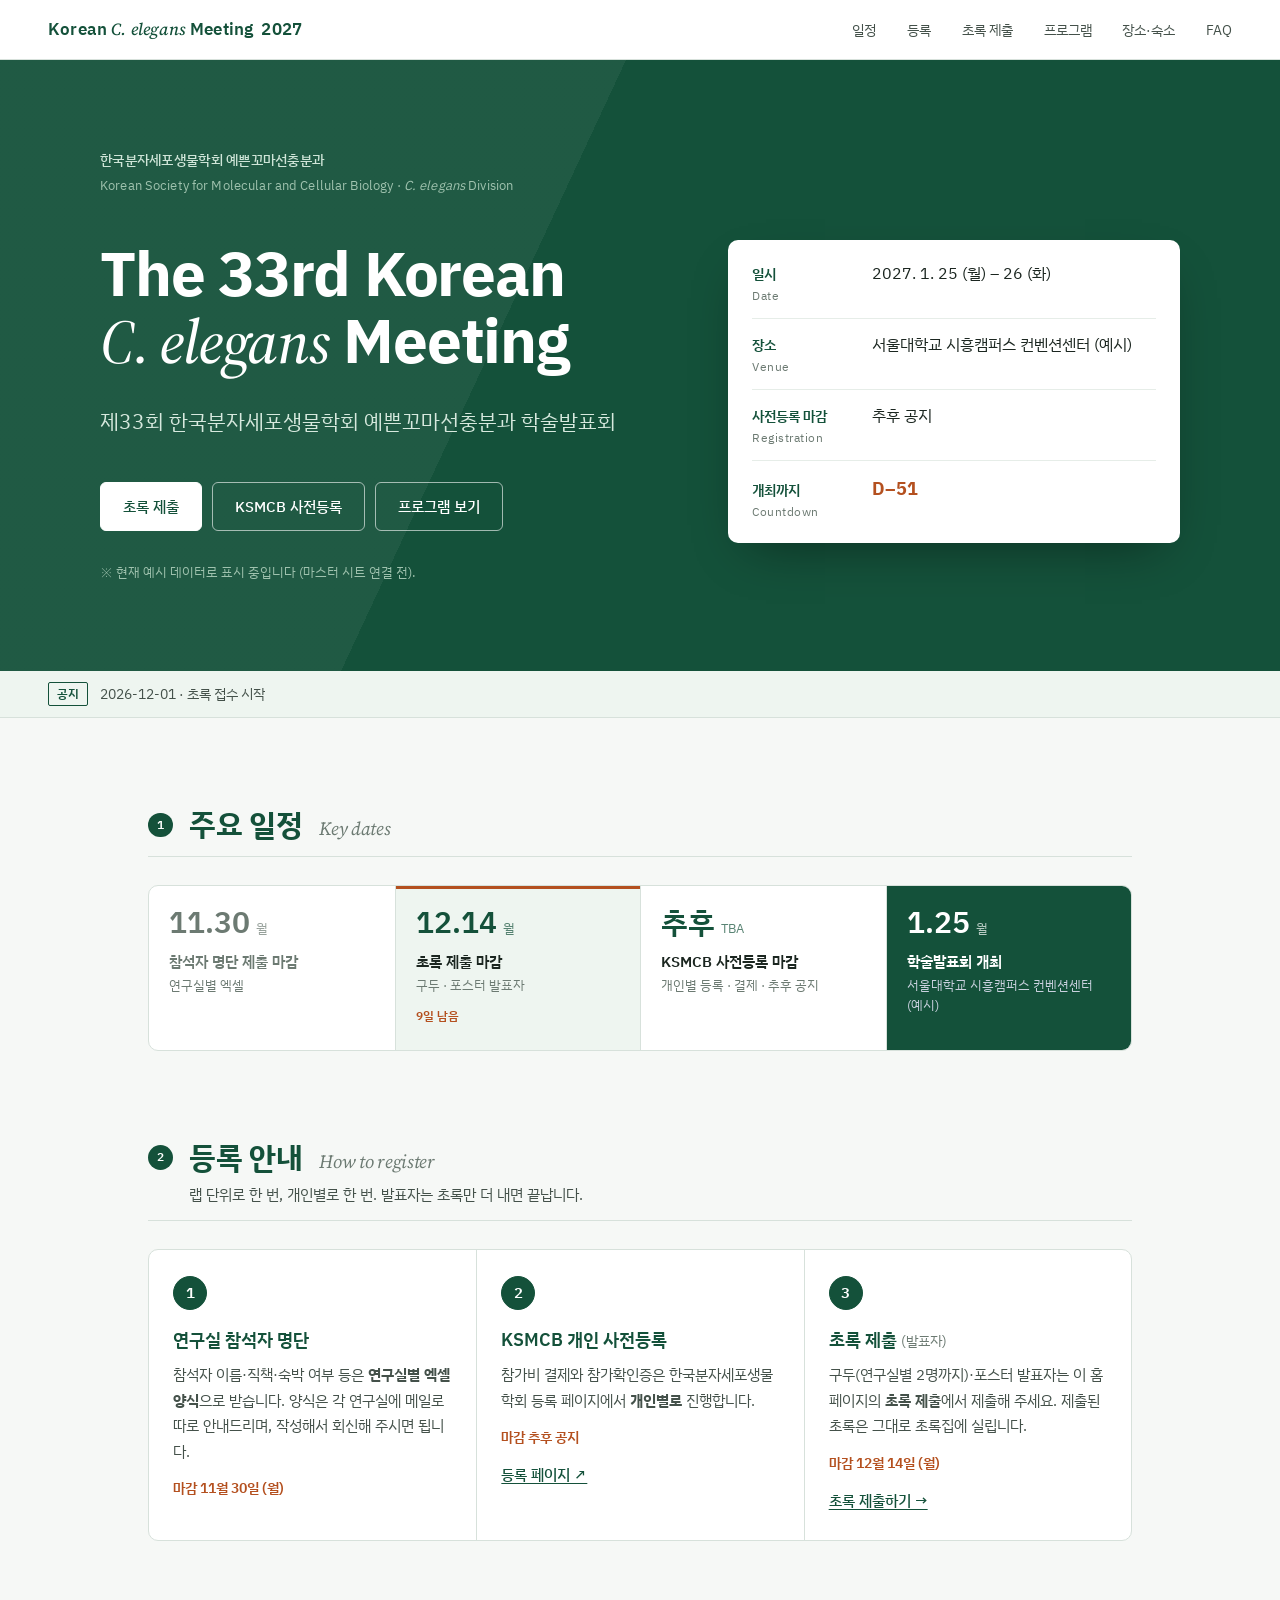
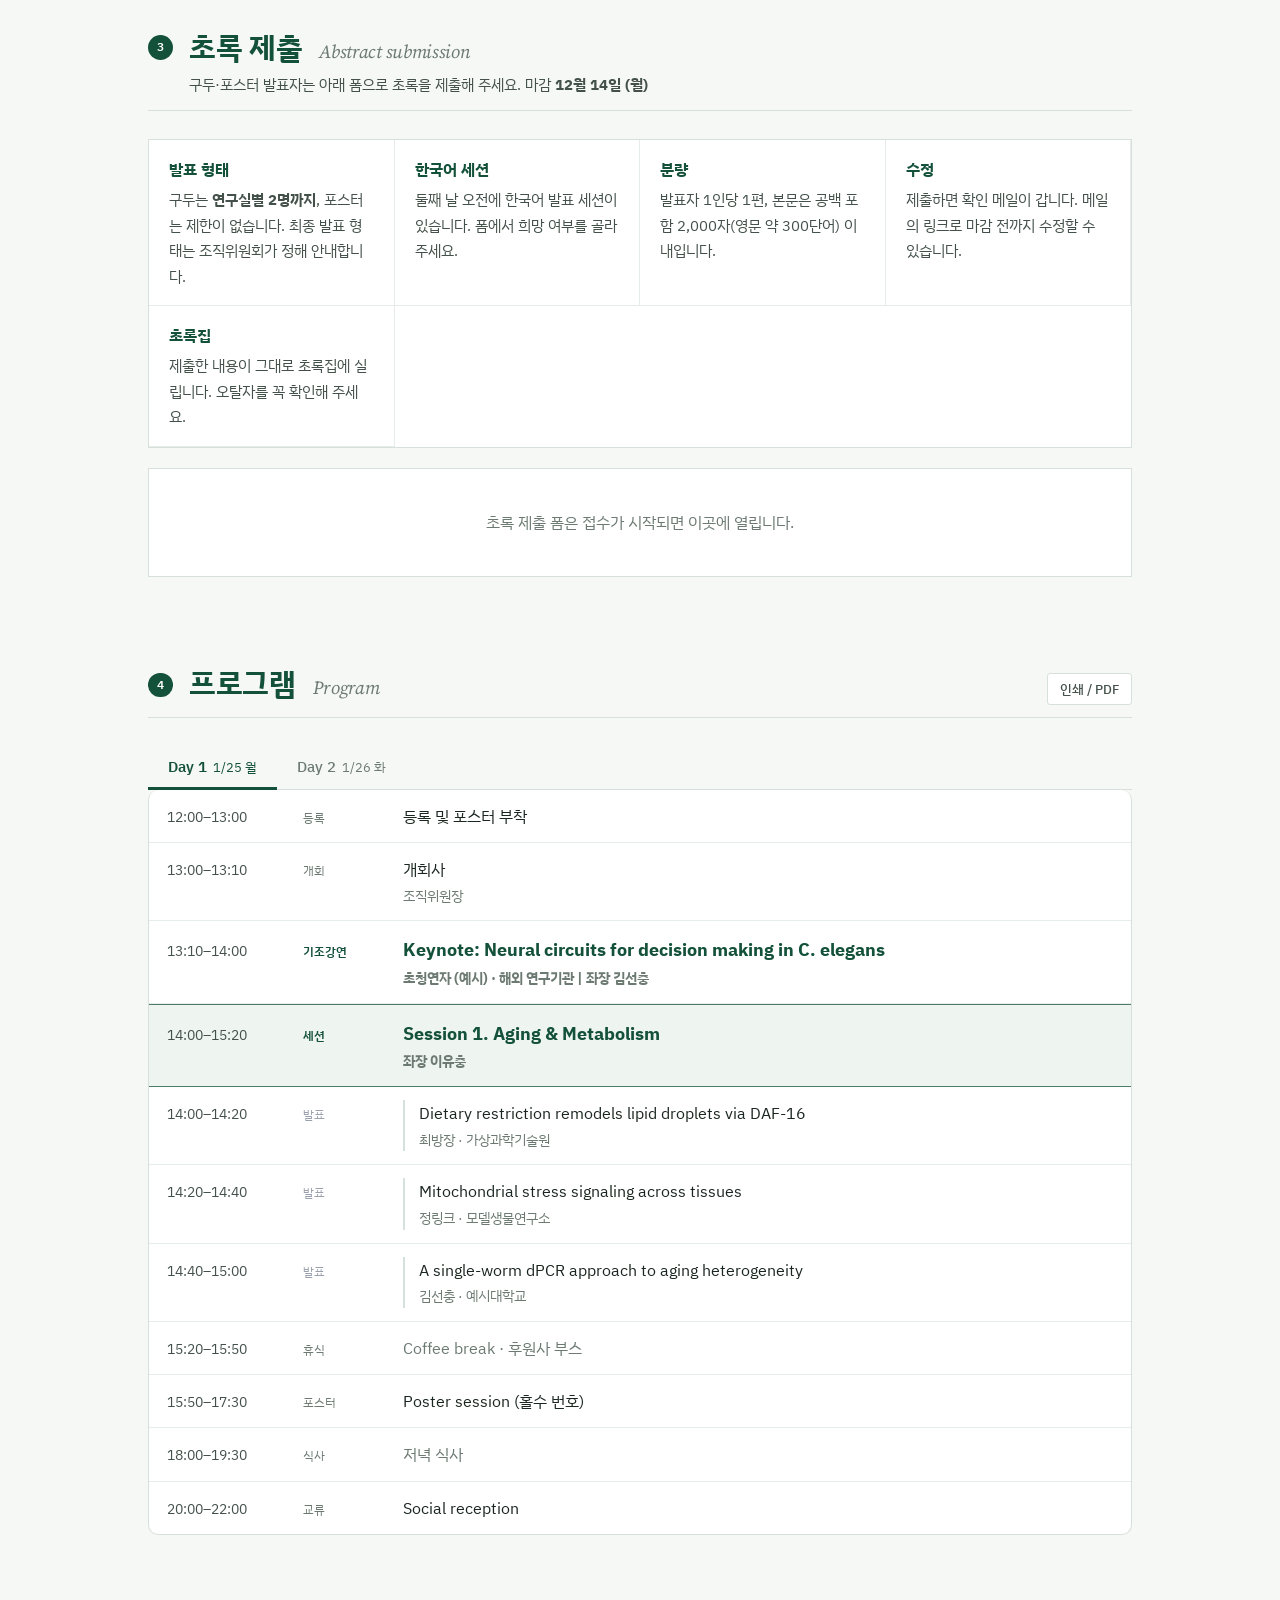
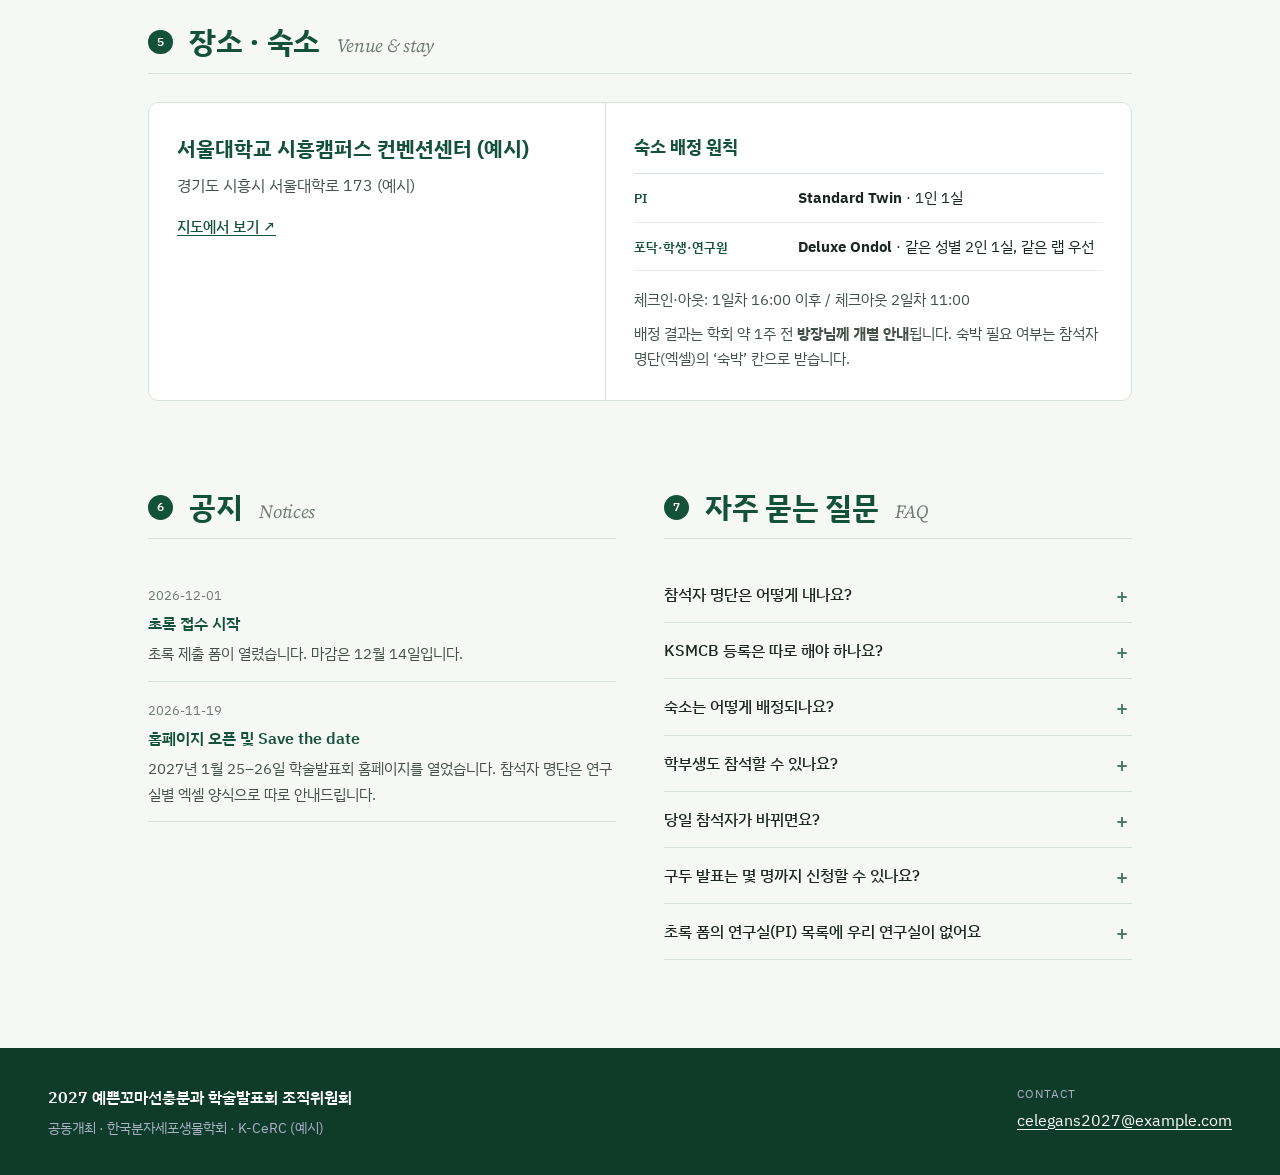
==== commit 84fe270a: "Replace lab registration with abstract submission section; participants via Excel Co-Authored-By: Cl" ====
--- a/index.html
+++ b/index.html
@@ -9,7 +9,7 @@
   <link rel="preconnect" href="https://fonts.googleapis.com" />
   <link rel="preconnect" href="https://fonts.gstatic.com" crossorigin />
   <link href="https://fonts.googleapis.com/css2?family=Source+Serif+4:ital,opsz,wght@0,8..60,400..600;1,8..60,400..600&family=IBM+Plex+Sans+KR:wght@400;500;600;700&display=swap" rel="stylesheet" />
-  <link rel="stylesheet" href="styles.css" />
+  <link rel="stylesheet" href="styles.css?v=3" />
 </head>
 <body>
   <a class="skip" href="#main">본문 바로가기</a>
@@ -20,7 +20,7 @@
     <nav class="nav-links" id="navLinks">
       <a href="#dates">일정</a>
       <a href="#register">등록</a>
-      <a href="#labs">신청 현황</a>
+      <a href="#abstract">초록 제출</a>
       <a href="#program">프로그램</a>
       <a href="#venue">장소·숙소</a>
       <a href="#faq">FAQ</a>
@@ -46,7 +46,7 @@
       </table>
 
       <div class="hero-cta">
-        <a class="btn btn-primary" href="register.html">연구실 참석자 등록</a>
+        <a class="btn btn-primary" href="#abstract">초록 제출</a>
         <a class="btn btn-outline" data-href="register_url" target="_blank" rel="noopener">KSMCB 사전등록</a>
         <a class="btn btn-outline" href="#program">프로그램 보기</a>
       </div>
@@ -79,10 +79,9 @@
       <div class="steps">
         <article class="step">
           <span class="step-n">1</span>
-          <h3>방장이 연구실 등록</h3>
-          <p>연구실마다 <b>방장(연락 담당자) 한 분</b>이 등록하면 <b>연구실 전용 구글 시트</b>가 바로 열립니다 (링크는 메일로도 발송). 참석자 이름·직책·숙박 여부를 한 줄씩 입력하면 자동으로 집계되고, 발표자별 <b>초록 제출 여부</b>도 같은 시트에 표시됩니다.</p>
+          <h3>연구실 참석자 명단</h3>
+          <p>참석자 이름·직책·숙박 여부 등은 <b>연구실별 엑셀 양식</b>으로 받습니다. 양식은 각 연구실에 메일로 따로 안내드리며, 작성해서 회신해 주시면 됩니다.</p>
           <p class="step-due">마감 <span data-bind="deadline_lab_fmt"></span></p>
-          <a class="link-arrow" href="register.html">연구실 참석자 등록 →</a>
         </article>
         <article class="step">
           <span class="step-n">2</span>
@@ -94,24 +93,29 @@
         <article class="step">
           <span class="step-n">3</span>
           <h3>초록 제출 <small>(발표자)</small></h3>
-          <p>구두(연구실별 2명까지)·포스터 발표자는 아래 폼 또는 랩 시트 맨 위 링크로 초록을 제출해 주세요. 제출된 초록은 그대로 초록집에 실립니다.</p>
+          <p>구두(연구실별 2명까지)·포스터 발표자는 이 홈페이지의 <b>초록 제출</b>에서 제출해 주세요. 제출된 초록은 그대로 초록집에 실립니다.</p>
           <p class="step-due">마감 <span data-bind="deadline_abstract_fmt"></span></p>
-          <a class="link-arrow" data-href="abstract_url" target="_blank" rel="noopener">초록 제출 폼 ↗</a>
+          <a class="link-arrow" href="#abstract">초록 제출하기 →</a>
         </article>
       </div>
     </section>
 
-    <!-- 03 참석 신청 현황 (전체 집계만 공개) -->
-    <section class="section" id="labs">
+    <!-- 03 초록 제출 -->
+    <section class="section" id="abstract">
       <header class="sec-head">
         <span class="sec-no">3</span>
-        <h2>참석 신청 현황 <em>Registration status</em></h2>
-        <p class="sec-lede">전체 집계만 공개합니다. 랩별 인원은 공개하지 않습니다.</p>
+        <h2>초록 제출 <em>Abstract submission</em></h2>
+        <p class="sec-lede">구두·포스터 발표자는 아래 폼으로 초록을 제출해 주세요. 마감 <b data-bind="deadline_abstract_fmt"></b></p>
       </header>
-      <div class="stats" id="labStats"></div>
-      <div class="check-note">
-        <h3>우리 랩 입력이 반영됐는지 확인하려면</h3>
-        <p>방장님이 받은 <b>랩 전용 시트</b>의 오른쪽 위에 <span class="receipt">✔ 마지막 반영 12/3 14:00 · 5명</span> 처럼 반영 시각과 인원이 표시됩니다. 이 표시는 해당 랩 시트에서만 보입니다.</p>
+      <ul class="abs-rules">
+        <li><b>발표 형태</b>구두는 <b>연구실별 2명까지</b>, 포스터는 제한이 없습니다. 최종 발표 형태는 조직위원회가 정해 안내합니다.</li>
+        <li><b>한국어 세션</b>둘째 날 오전에 한국어 발표 세션이 있습니다. 폼에서 희망 여부를 골라 주세요.</li>
+        <li><b>분량</b>발표자 1인당 1편, 본문은 공백 포함 2,000자(영문 약 300단어) 이내입니다.</li>
+        <li><b>수정</b>제출하면 확인 메일이 갑니다. 메일의 링크로 마감 전까지 수정할 수 있습니다.</li>
+        <li><b>초록집</b>제출한 내용이 그대로 초록집에 실립니다. 오탈자를 꼭 확인해 주세요.</li>
+      </ul>
+      <div class="abs-form" id="absForm">
+        <p class="empty">초록 제출 폼은 접수가 시작되면 이곳에 열립니다.</p>
       </div>
     </section>
 
@@ -148,7 +152,7 @@
             <li><span class="room-tag">포닥·학생·연구원</span><div><b>Deluxe Ondol</b> · 같은 성별 2인 1실, 같은 랩 우선</div></li>
           </ul>
           <p class="muted">체크인·아웃: <span data-bind="checkin"></span></p>
-          <p class="muted">배정 결과는 학회 약 1주 전 <b>방장님께 개별 안내</b>됩니다. 숙박 필요 여부는 랩 시트의 ‘숙박’ 칸으로 받습니다.</p>
+          <p class="muted">배정 결과는 학회 약 1주 전 <b>방장님께 개별 안내</b>됩니다. 숙박 필요 여부는 참석자 명단(엑셀)의 ‘숙박’ 칸으로 받습니다.</p>
         </article>
       </div>
     </section>
@@ -183,8 +187,8 @@
     </div>
   </footer>
 
-  <script src="config.js"></script>
-  <script src="sample-data.js"></script>
-  <script src="app.js"></script>
+  <script src="config.js?v=3"></script>
+  <script src="sample-data.js?v=3"></script>
+  <script src="app.js?v=3"></script>
 </body>
 </html>
--- a/styles.css
+++ b/styles.css
@@ -392,3 +392,13 @@
 .p-row.t-session { background: var(--tint); border-color: var(--navy-3); }
 .p-row.t-session .p-title, .p-row.t-keynote .p-title { font-family: var(--f-body); font-weight: 700; }
 .footer { background: #0f3b2b; }
+
+/* ---------- 초록 제출 ---------- */
+.abs-rules { list-style: none; margin: 0 0 20px; padding: 0; display: grid; grid-template-columns: repeat(auto-fit, minmax(220px, 1fr)); border: 1px solid var(--rule); background: var(--paper); }
+.abs-rules li { padding: 16px 20px; color: var(--ink-2); font-size: 15px; border-right: 1px solid var(--rule-2); border-bottom: 1px solid var(--rule-2); }
+.abs-rules li > b:first-child { display: block; color: var(--navy); font-family: var(--f-serif-ko); font-size: 16px; margin-bottom: 4px; }
+.abs-form { border: 1px solid var(--rule); background: var(--paper); }
+.abs-form iframe { display: block; width: 100%; height: 1400px; border: 0; }
+.abs-alt { margin: 0; padding: 10px 16px; border-top: 1px solid var(--rule); font-size: 14px; color: var(--muted); text-align: right; }
+.abs-alt a { color: var(--navy); }
+@media (max-width: 640px) { .abs-form iframe { height: 1700px; } }
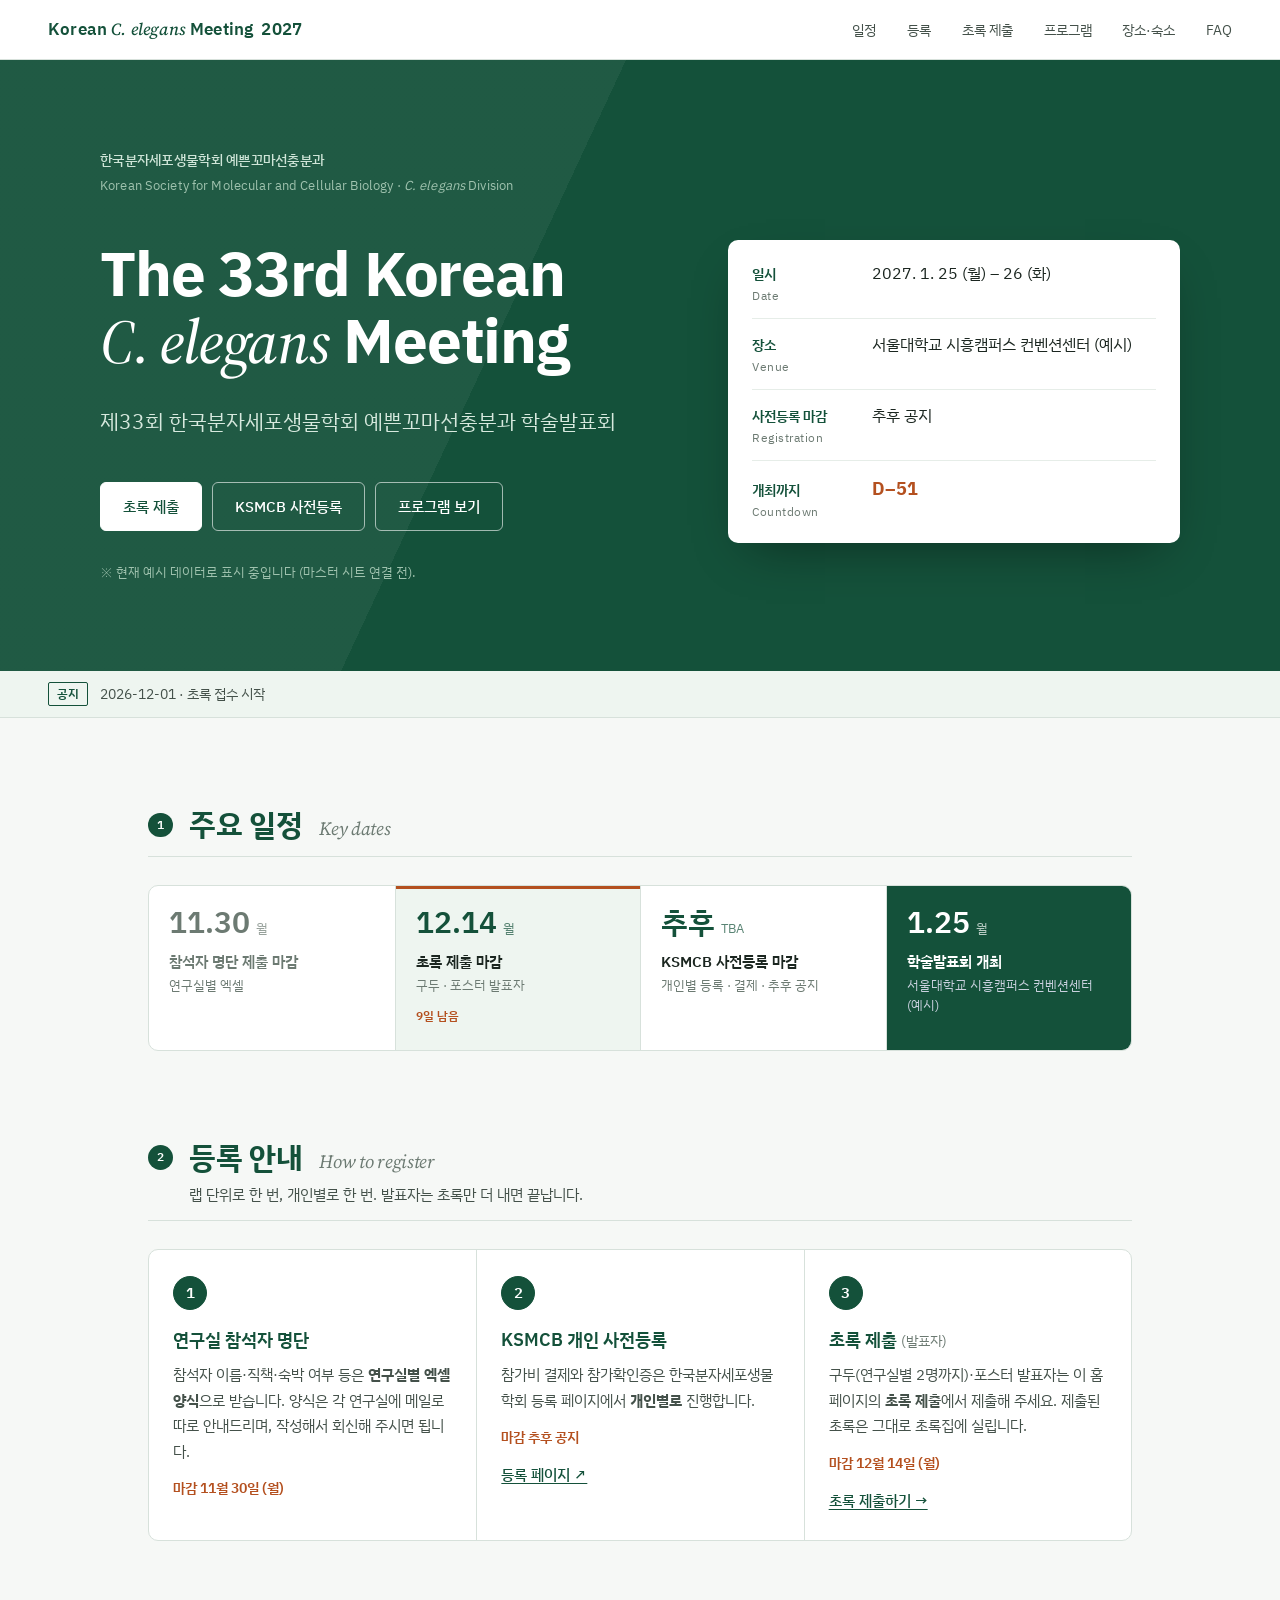
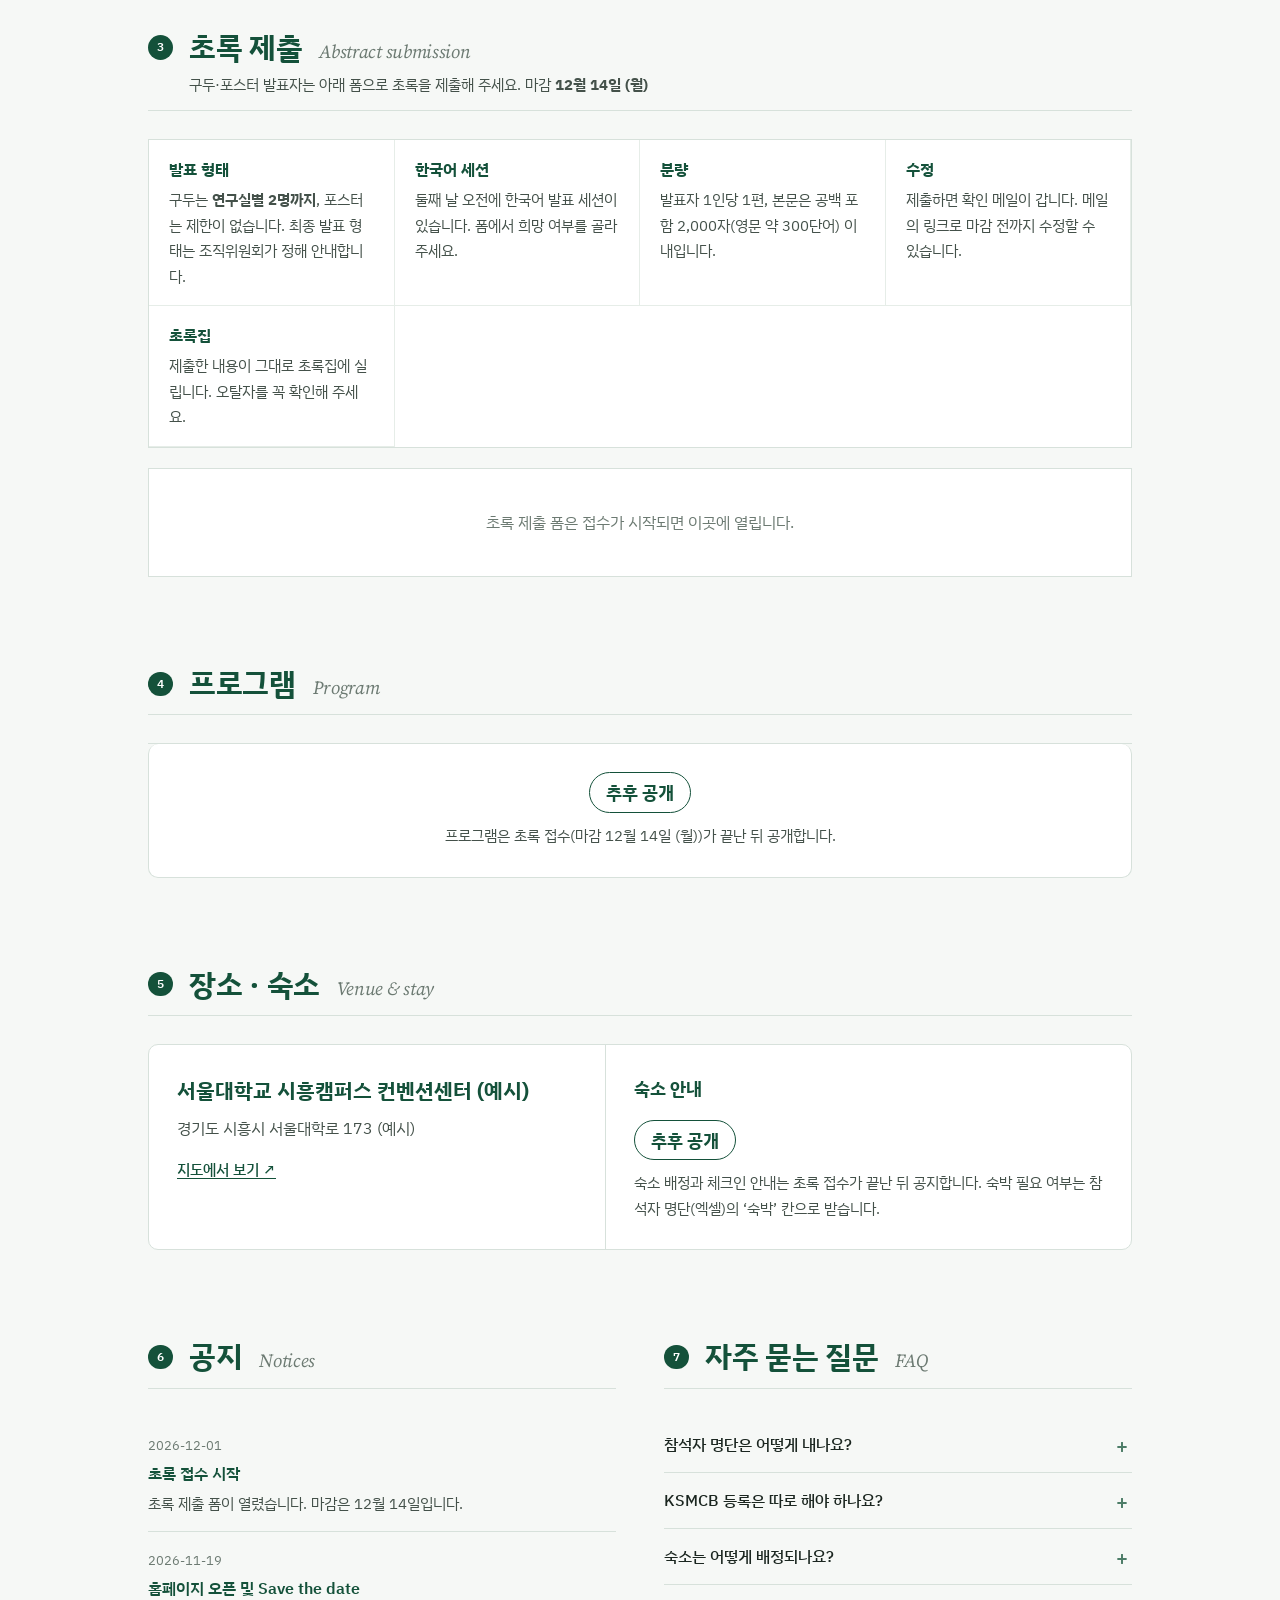
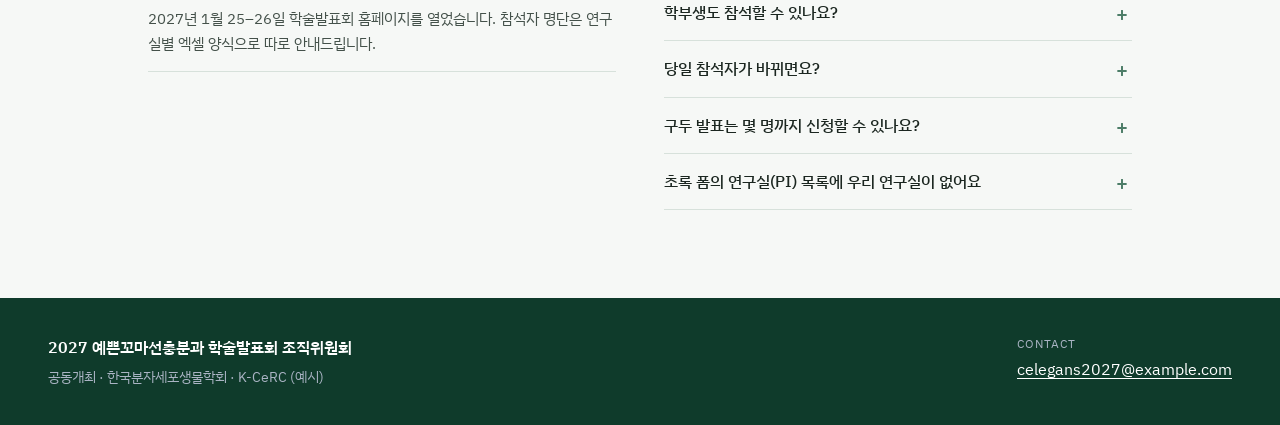
==== commit f472795f: "Program and accommodation: show 'coming soon' until enabled in settings Co-Authored-By: Claude Opus " ====
--- a/index.html
+++ b/index.html
@@ -9,7 +9,7 @@
   <link rel="preconnect" href="https://fonts.googleapis.com" />
   <link rel="preconnect" href="https://fonts.gstatic.com" crossorigin />
   <link href="https://fonts.googleapis.com/css2?family=Source+Serif+4:ital,opsz,wght@0,8..60,400..600;1,8..60,400..600&family=IBM+Plex+Sans+KR:wght@400;500;600;700&display=swap" rel="stylesheet" />
-  <link rel="stylesheet" href="styles.css?v=3" />
+  <link rel="stylesheet" href="styles.css?v=4" />
 </head>
 <body>
   <a class="skip" href="#main">본문 바로가기</a>
@@ -126,7 +126,7 @@
         <h2>프로그램 <em>Program</em></h2>
         <div class="sec-tools">
           <a class="btn-small" data-href="abstract_book_url" target="_blank" rel="noopener" hidden>초록집 PDF ↗</a>
-          <button class="btn-small" onclick="window.print()">인쇄 / PDF</button>
+          <button class="btn-small" id="printBtn" onclick="window.print()" hidden>인쇄 / PDF</button>
         </div>
       </header>
       <div class="day-tabs" id="dayTabs" role="tablist"></div>
@@ -145,7 +145,11 @@
           <p data-bind="venue_address"></p>
           <a class="link-arrow" data-href="map_url" target="_blank" rel="noopener">지도에서 보기 ↗</a>
         </article>
-        <article class="stay">
+        <article class="stay" id="stayTBA">
+          <h3>숙소 안내</h3>
+          <div class="tba-box"><b>추후 공개</b><p>숙소 배정과 체크인 안내는 초록 접수가 끝난 뒤 공지합니다. 숙박 필요 여부는 참석자 명단(엑셀)의 ‘숙박’ 칸으로 받습니다.</p></div>
+        </article>
+        <article class="stay" id="stayDetail" hidden>
           <h3>숙소 배정 원칙</h3>
           <ul class="rooms">
             <li><span class="room-tag">PI</span><div><b>Standard Twin</b> · 1인 1실</div></li>
@@ -187,8 +191,8 @@
     </div>
   </footer>
 
-  <script src="config.js?v=3"></script>
-  <script src="sample-data.js?v=3"></script>
-  <script src="app.js?v=3"></script>
+  <script src="config.js?v=4"></script>
+  <script src="sample-data.js?v=4"></script>
+  <script src="app.js?v=4"></script>
 </body>
 </html>
--- a/styles.css
+++ b/styles.css
@@ -402,3 +402,10 @@
 .abs-alt { margin: 0; padding: 10px 16px; border-top: 1px solid var(--rule); font-size: 14px; color: var(--muted); text-align: right; }
 .abs-alt a { color: var(--navy); }
 @media (max-width: 640px) { .abs-form iframe { height: 1700px; } }
+
+/* ---------- 추후 공개 ---------- */
+.tba-box { padding: 28px 24px; text-align: center; color: var(--ink-2); }
+.tba-box b { display: inline-block; font-family: var(--f-serif-ko); font-size: 18px; color: var(--navy); border: 1px solid var(--navy); border-radius: 999px; padding: 4px 16px; margin-bottom: 10px; }
+.tba-box p { margin: 0 auto; max-width: 34em; font-size: 15px; }
+.stay .tba-box { text-align: left; padding: 4px 0 0; }
+.stay[hidden] { display: none; }
